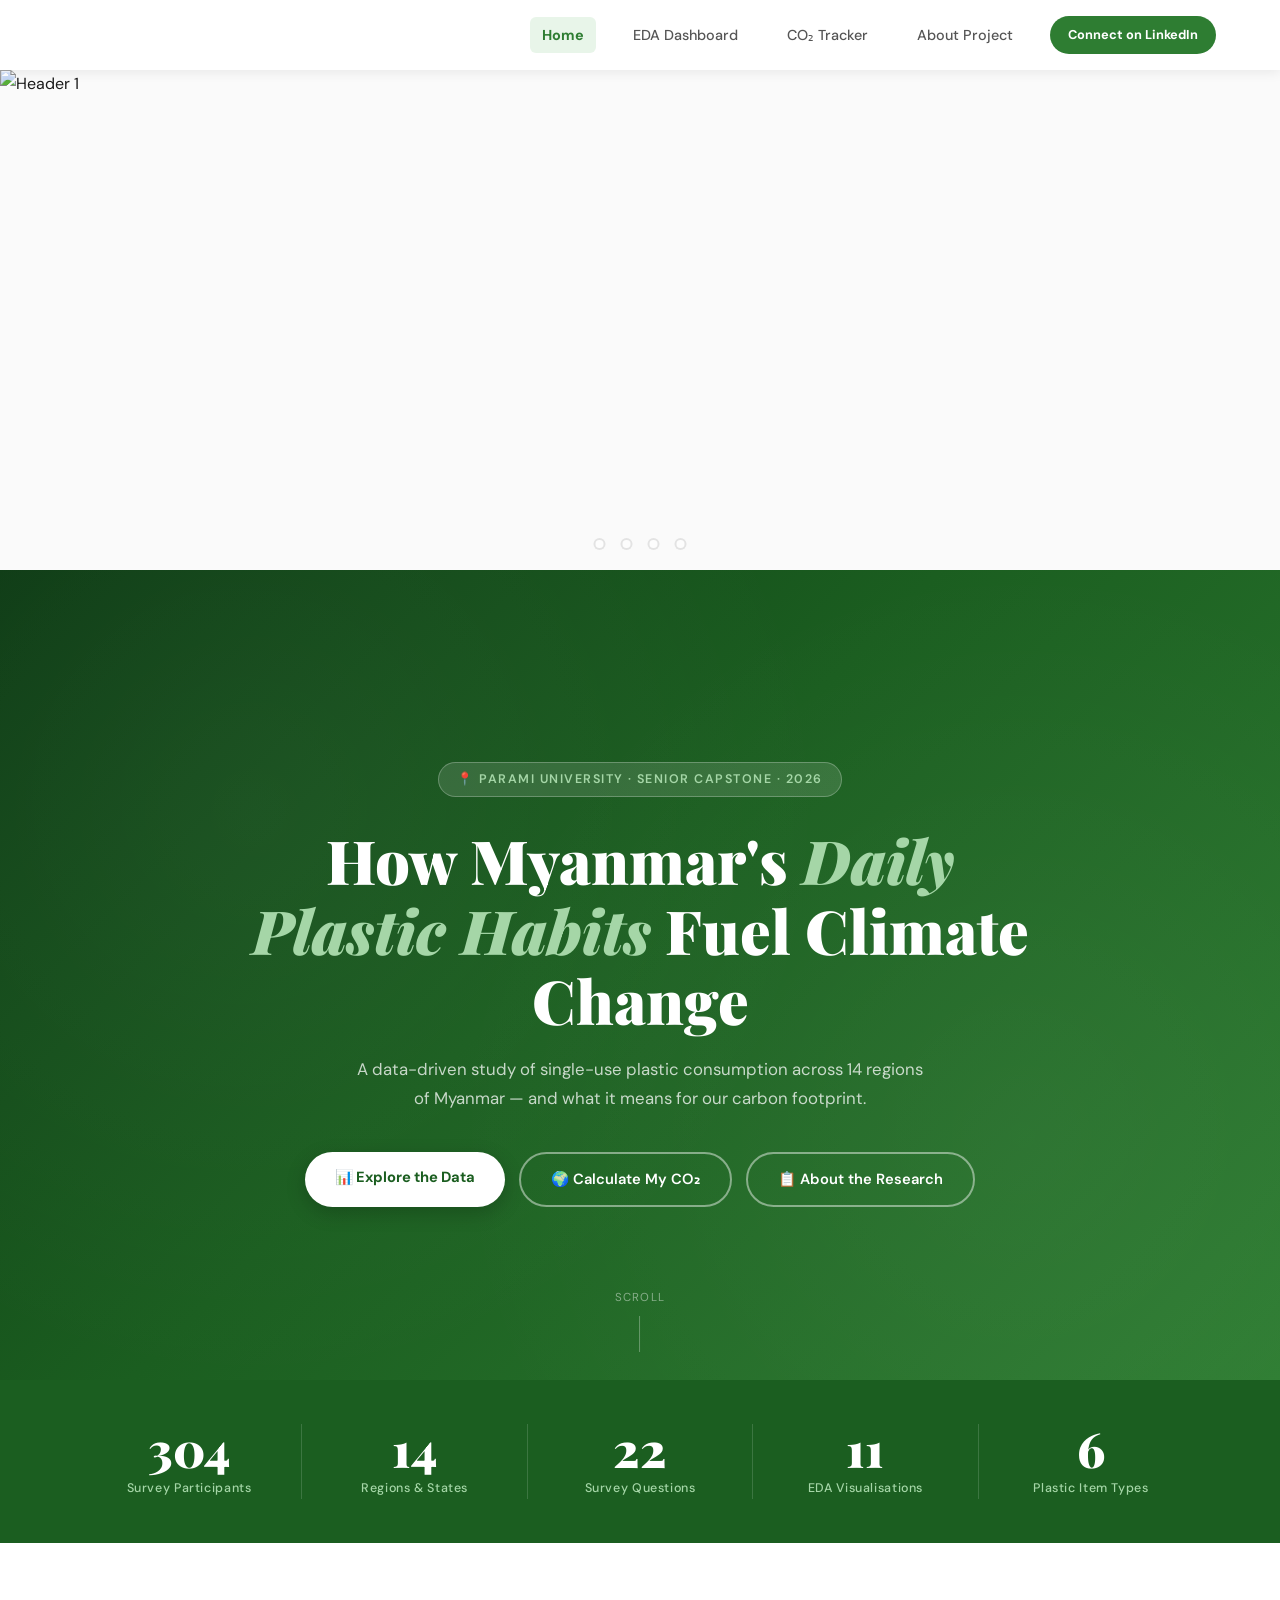
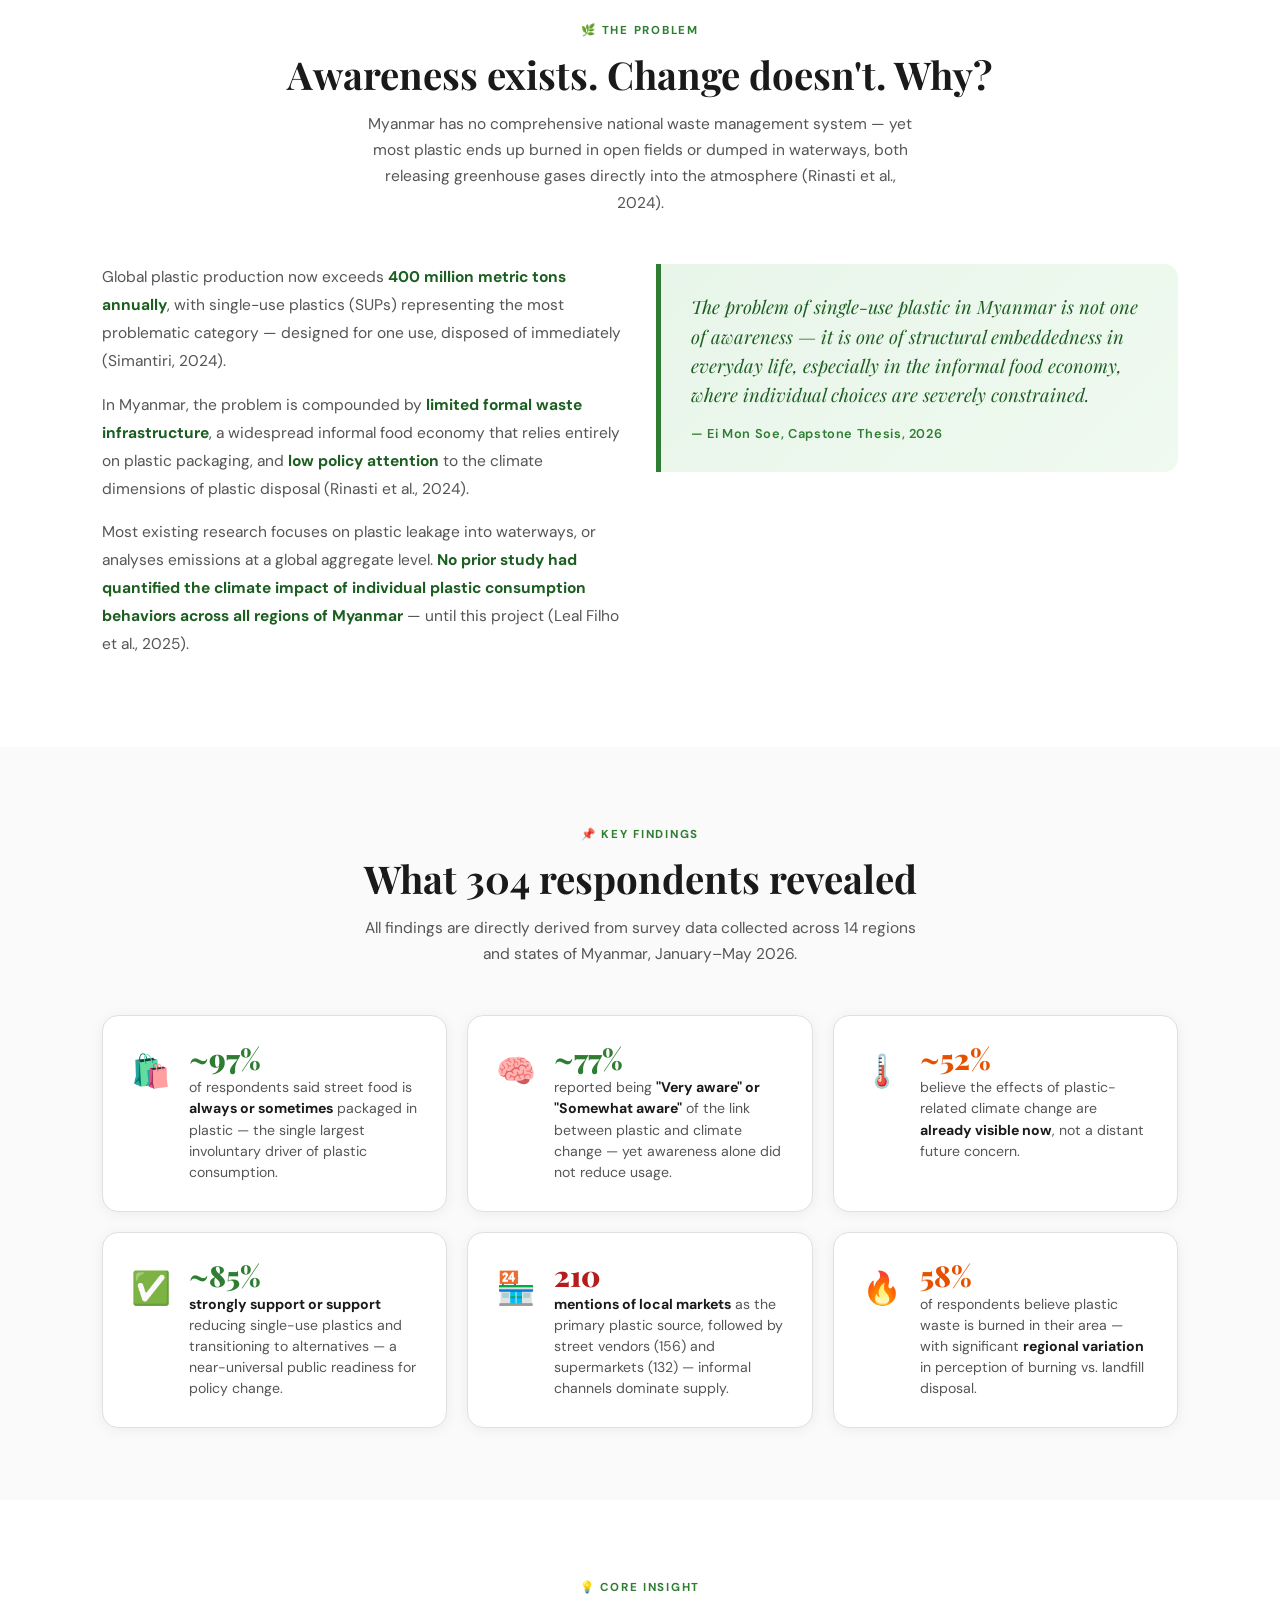
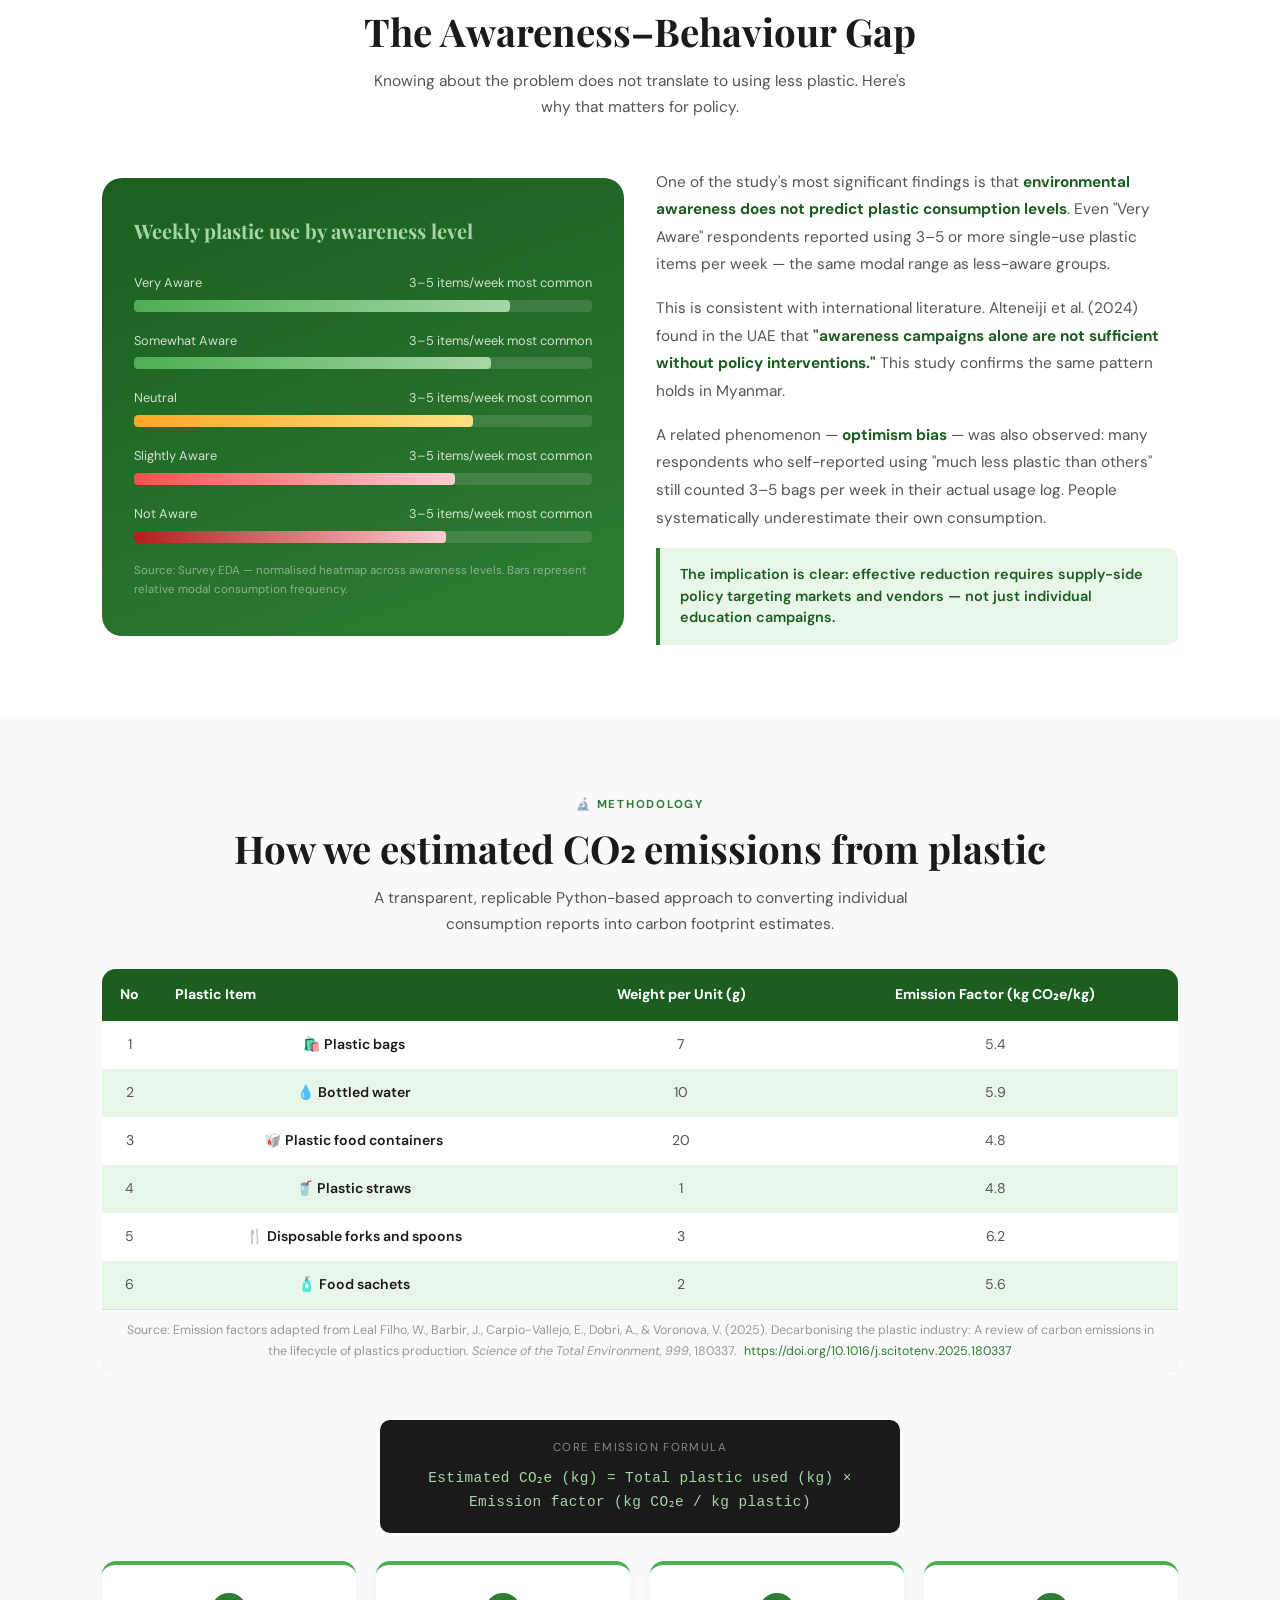
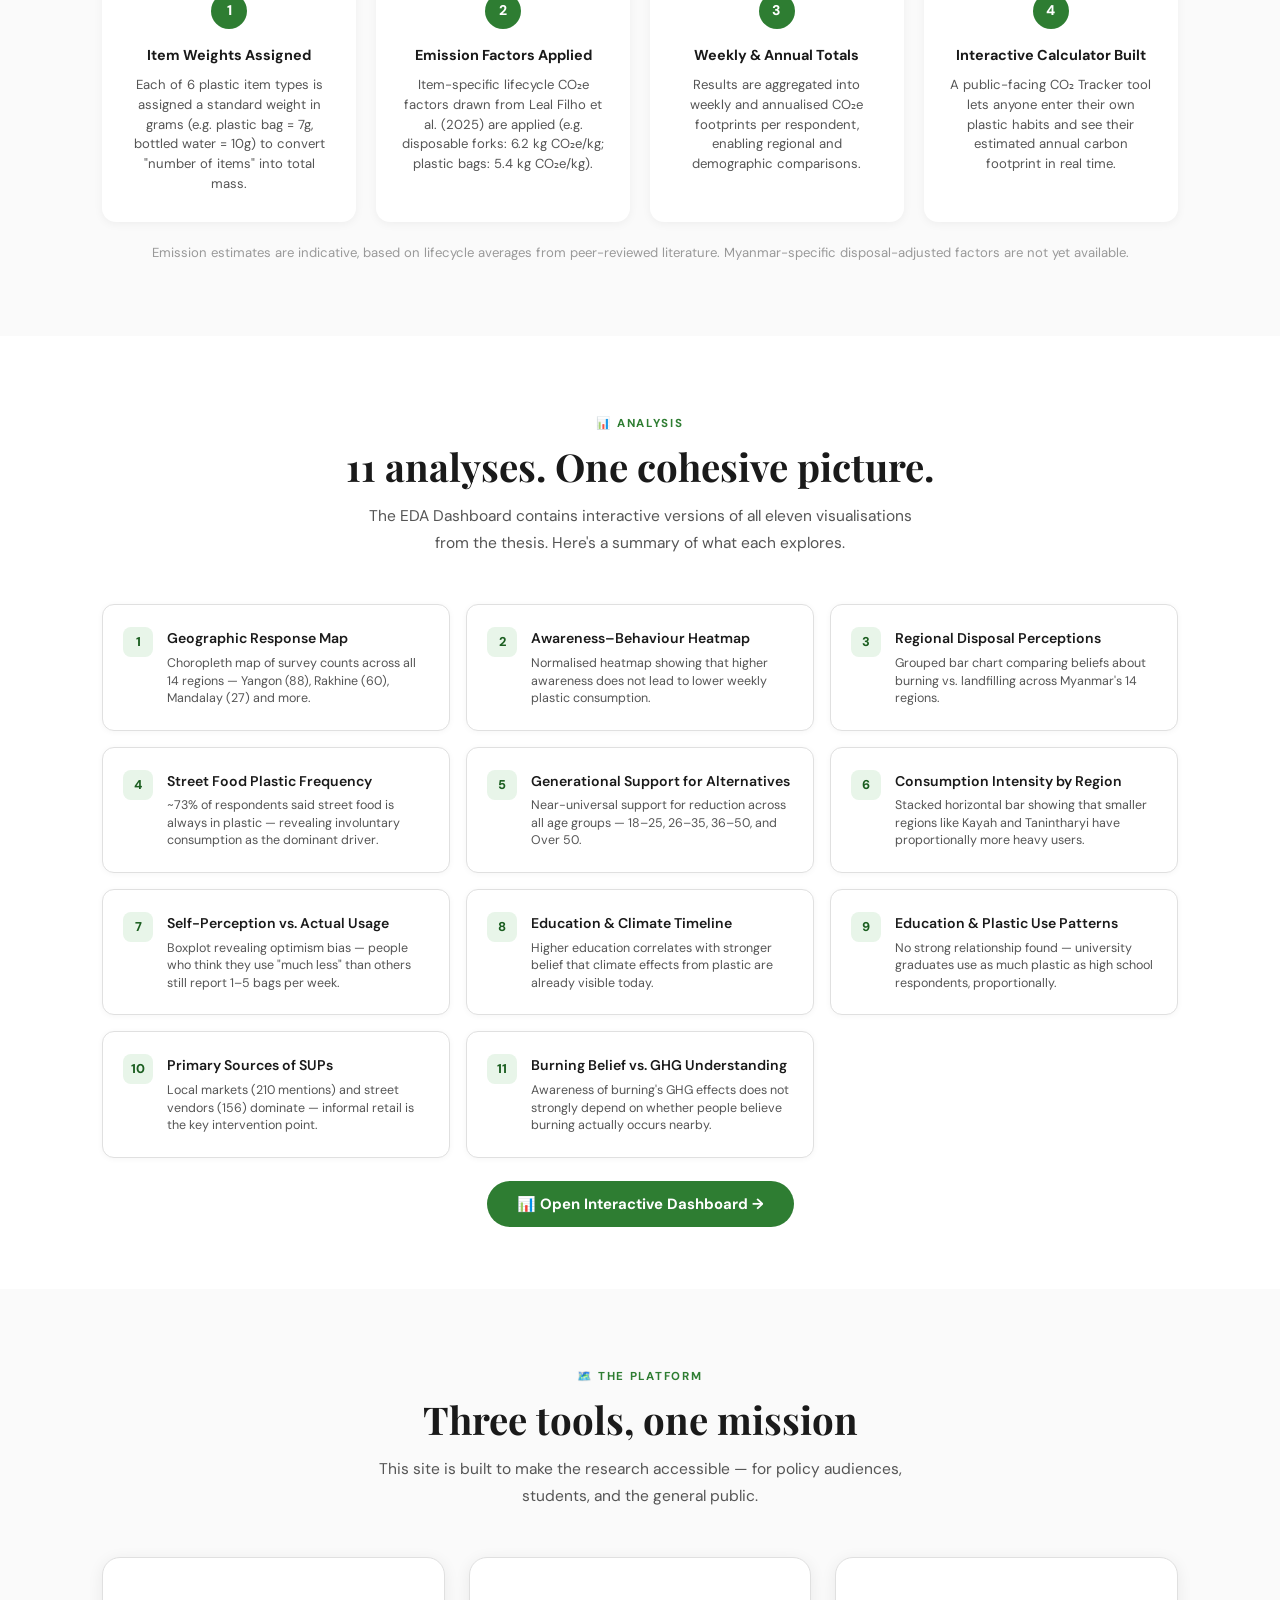
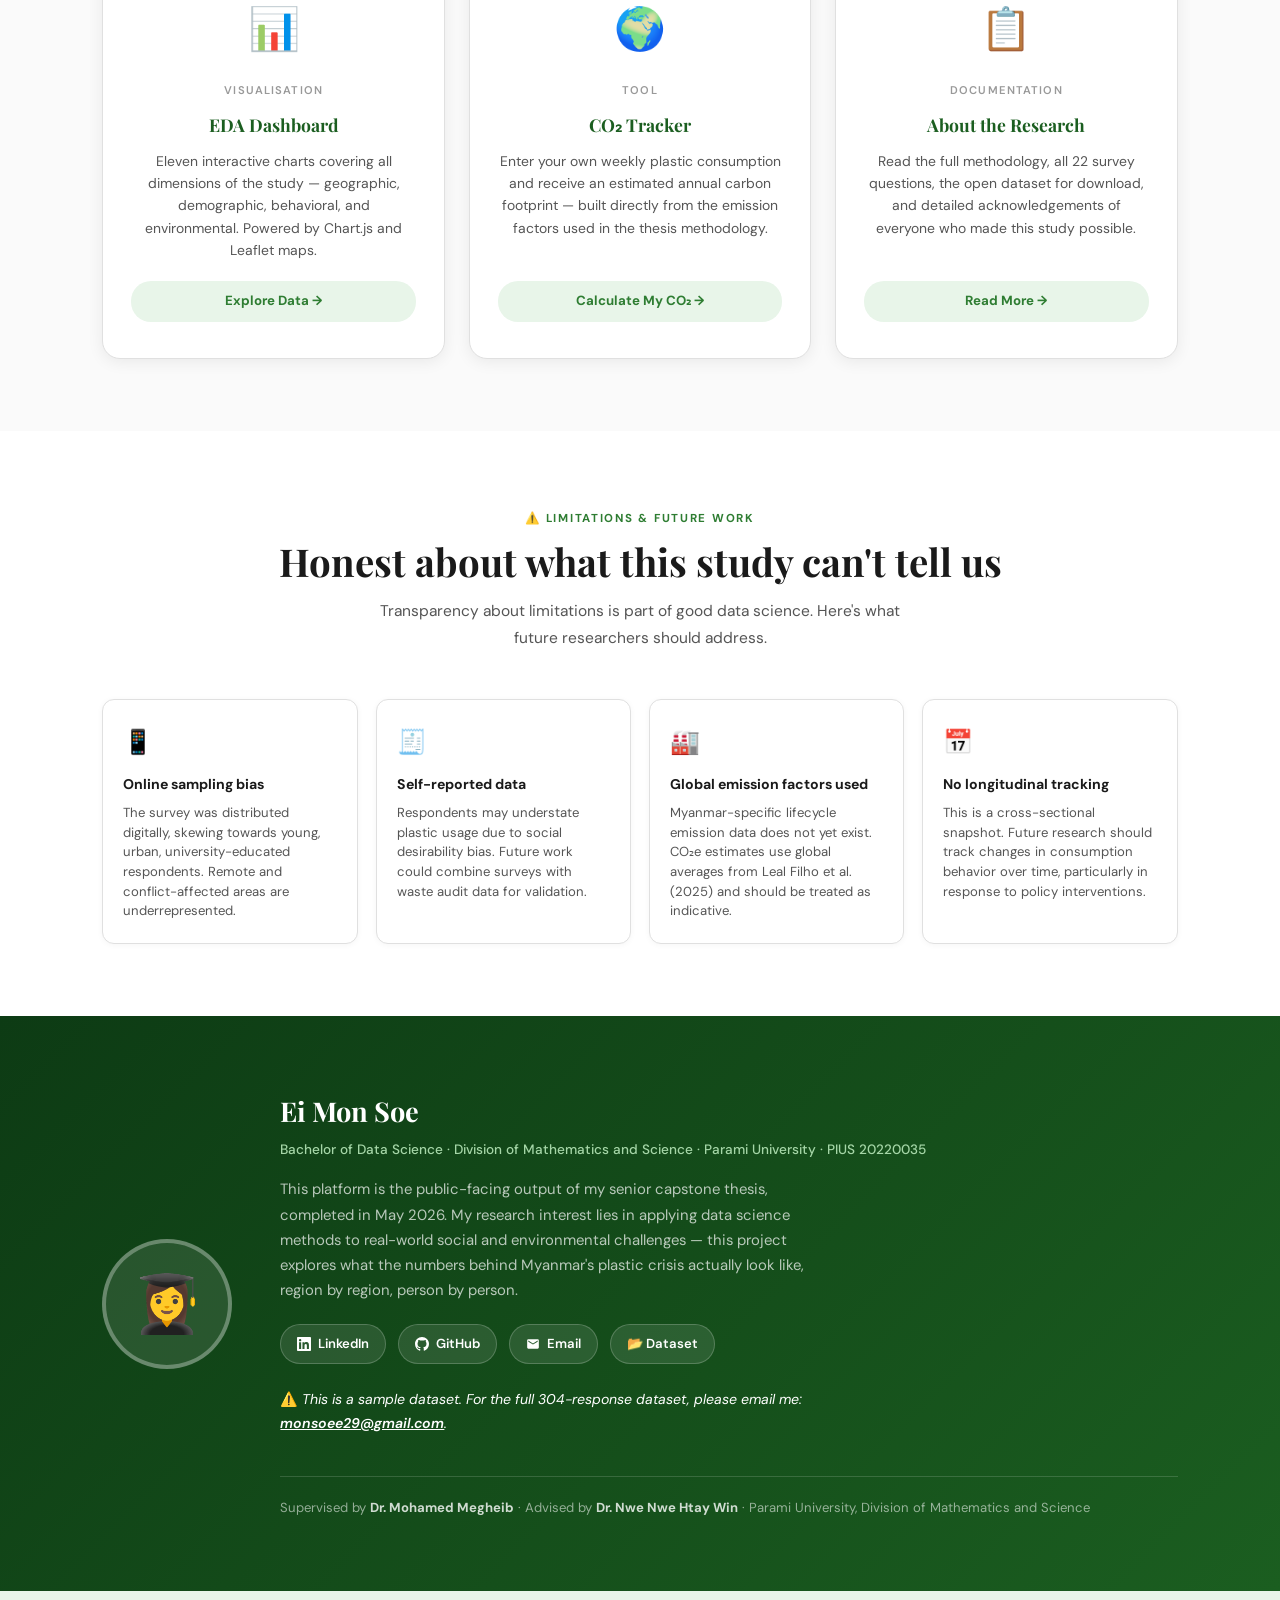
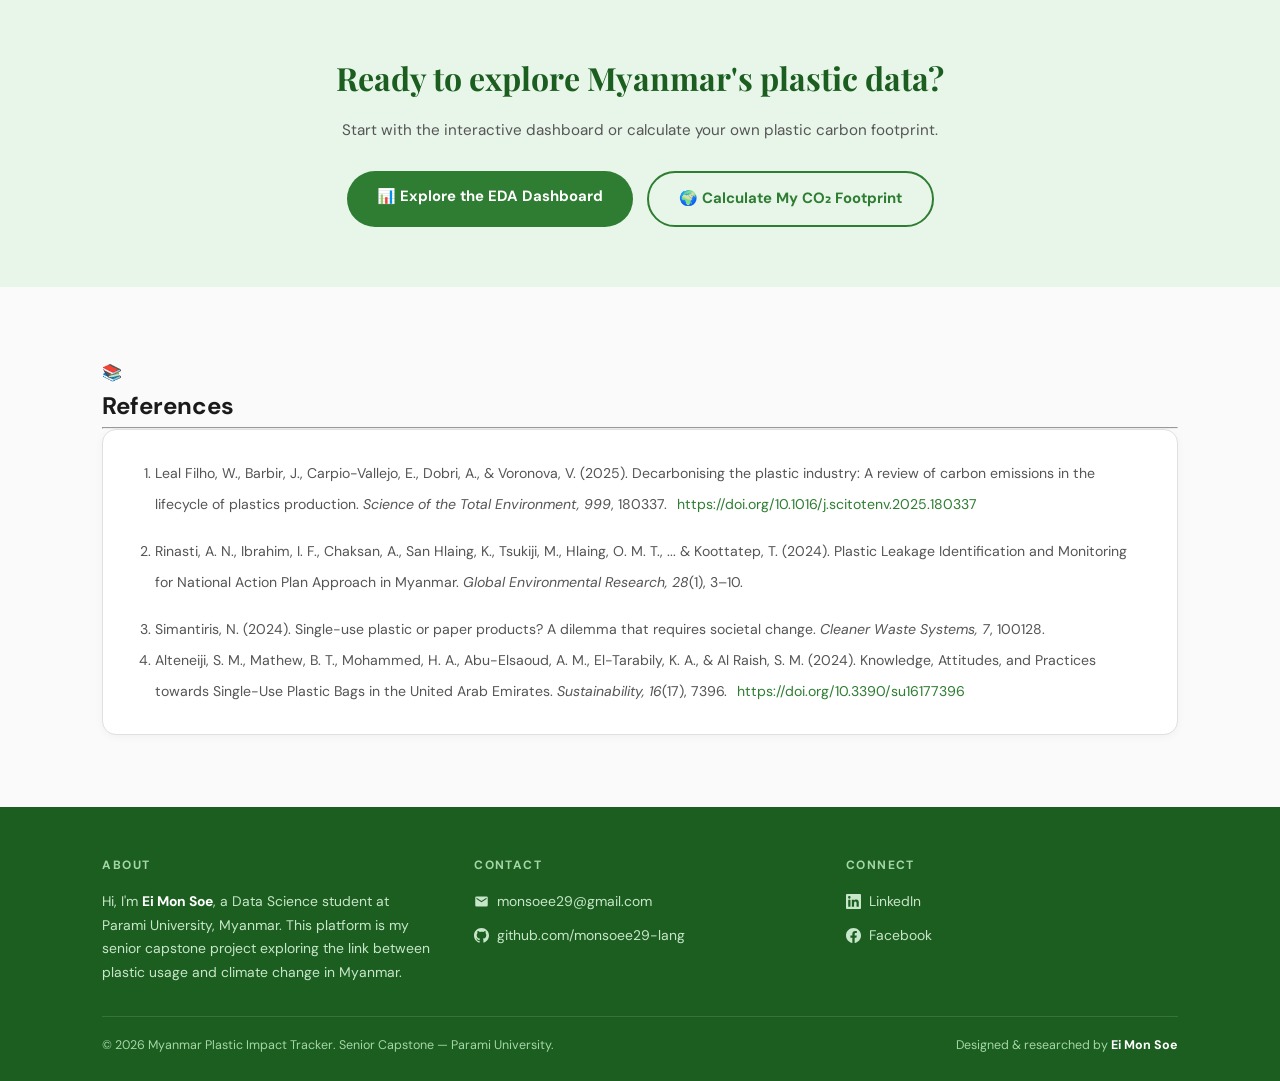
==== index.html @ 20f519f1 "Add files via upload" ====
<!DOCTYPE html>
<html lang="en">
<head>
    <meta charset="UTF-8">
    <meta name="viewport" content="width=device-width, initial-scale=1.0">
    <title>Myanmar Plastic Impact Tracker</title>
    <link rel="preconnect" href="https://fonts.googleapis.com">
    <link rel="preconnect" href="https://fonts.gstatic.com" crossorigin>
    <link href="https://fonts.googleapis.com/css2?family=Playfair+Display:ital,wght@0,700;0,900;1,700&family=DM+Sans:wght@300;400;500;600&display=swap" rel="stylesheet">
    <style>
        *, *::before, *::after { box-sizing: border-box; margin: 0; padding: 0; }

        :root {
            --green-deep:  #1B5E20;
            --green-mid:   #2E7D32;
            --green-light: #4CAF50;
            --green-pale:  #E8F5E9;
            --accent:      #F9A825;
            --accent-red:  #B71C1C;
            --ink:         #1a1a1a;
            --muted:       #555;
            --rule:        #e0e0e0;
            --card-bg:     #ffffff;
            --page-bg:     #FAFAFA;
        }

        body {
            font-family: 'DM Sans', sans-serif;
            background: var(--page-bg);
            color: var(--ink);
            line-height: 1.7;
            overflow-x: hidden;
        }

        /* ── NAV ── */
        header {
            background: rgba(255,255,255,0.97);
            padding: 1rem 5%;
            display: flex;
            justify-content: flex-end;
            align-items: center;
            box-shadow: 0 2px 12px rgba(0,0,0,0.08);
            position: sticky;
            top: 0;
            z-index: 1000;
            backdrop-filter: blur(8px);
        }
        nav { display: flex; gap: 25px; align-items: center; }
        nav a { text-decoration: none; color: #555; font-weight: 500; font-size: 0.9rem; transition: all .2s; }
        nav a.nav-link { padding: 6px 12px; border-radius: 6px; }
        nav a.nav-link:hover { background: var(--green-pale); color: var(--green-mid); }
        nav a.nav-link.active { background: var(--green-pale); color: var(--green-mid); font-weight: 700; }
        .connect-btn { background: var(--green-mid); color: white !important; padding: 8px 18px; border-radius: 20px; font-size: 0.8rem; font-weight: 700 !important; transition: background .2s, transform .15s; }
        .connect-btn:hover { background: var(--green-deep); transform: translateY(-1px); }

        /* ── HERO ── */
        .hero {
            background: linear-gradient(135deg, #0d3b14 0%, #1B5E20 45%, #2E7D32 100%);
            min-height: 90vh;
            display: flex;
            flex-direction: column;
            justify-content: center;
            align-items: center;
            text-align: center;
            padding: 80px 8% 60px;
            position: relative;
            overflow: hidden;
        }
        .hero::before {
            content: '';
            position: absolute; inset: 0;
            background-image: radial-gradient(circle at 20% 30%, rgba(255,255,255,0.04) 0%, transparent 50%),
                              radial-gradient(circle at 80% 70%, rgba(255,255,255,0.04) 0%, transparent 50%);
        }
        .hero-badge {
            display: inline-block;
            background: rgba(255,255,255,0.12);
            border: 1px solid rgba(255,255,255,0.25);
            color: #A5D6A7;
            font-size: 0.78rem;
            font-weight: 600;
            letter-spacing: 0.12em;
            text-transform: uppercase;
            padding: 6px 18px;
            border-radius: 20px;
            margin-bottom: 28px;
            position: relative; z-index: 1;
        }
        .hero h1 {
            font-family: 'Playfair Display', serif;
            font-size: clamp(2.2rem, 5vw, 3.8rem);
            font-weight: 900;
            color: #fff;
            line-height: 1.15;
            max-width: 820px;
            margin-bottom: 20px;
            position: relative; z-index: 1;
        }
        .hero h1 em {
            font-style: italic;
            color: #A5D6A7;
        }
        .hero-sub {
            font-size: 1.05rem;
            color: rgba(255,255,255,0.75);
            max-width: 580px;
            margin-bottom: 40px;
            position: relative; z-index: 1;
        }
        .hero-ctas {
            display: flex; gap: 14px; flex-wrap: wrap; justify-content: center;
            position: relative; z-index: 1;
        }
        .btn-primary {
            background: #fff;
            color: var(--green-deep);
            padding: 13px 30px;
            border-radius: 30px;
            font-weight: 700;
            font-size: 0.92rem;
            text-decoration: none;
            transition: transform .2s, box-shadow .2s;
            box-shadow: 0 6px 20px rgba(0,0,0,0.2);
        }
        .btn-primary:hover { transform: translateY(-2px); box-shadow: 0 10px 28px rgba(0,0,0,0.25); }
        .btn-outline {
            background: transparent;
            color: #fff;
            padding: 13px 30px;
            border-radius: 30px;
            font-weight: 600;
            font-size: 0.92rem;
            text-decoration: none;
            border: 2px solid rgba(255,255,255,0.45);
            transition: all .2s;
        }
        .btn-outline:hover { background: rgba(255,255,255,0.1); border-color: rgba(255,255,255,0.8); }
        .hero-scroll {
            position: absolute;
            bottom: 28px;
            left: 50%;
            transform: translateX(-50%);
            display: flex; flex-direction: column; align-items: center;
            color: rgba(255,255,255,0.45);
            font-size: 0.72rem;
            letter-spacing: 0.1em;
            text-transform: uppercase;
            z-index: 1;
            animation: bounce 2s infinite;
        }
        .hero-scroll::after {
            content: '';
            display: block;
            width: 1px; height: 36px;
            background: rgba(255,255,255,0.3);
            margin-top: 8px;
        }
        @keyframes bounce { 0%,100%{transform:translateX(-50%) translateY(0)} 50%{transform:translateX(-50%) translateY(-6px)} }

        /* ── STATS BAND ── */
        .stats-band {
            background: var(--green-deep);
            padding: 44px 6%;
            display: flex;
            justify-content: center;
            align-items: center;
            gap: 0;
            flex-wrap: wrap;
        }
        .stat-item {
            text-align: center;
            padding: 0 40px;
            border-right: 1px solid rgba(255,255,255,0.15);
            flex: 1;
            min-width: 140px;
        }
        .stat-item:last-child { border-right: none; }
        .stat-num {
            font-family: 'Playfair Display', serif;
            font-size: 3rem;
            font-weight: 900;
            color: #fff;
            line-height: 1;
        }
        .stat-label {
            font-size: 0.78rem;
            color: #A5D6A7;
            margin-top: 6px;
            letter-spacing: 0.05em;
            font-weight: 500;
        }

        /* ── SECTION WRAPPER ── */
        .section { padding: 72px 8%; }
        .section-alt { background: #fff; }
        .section-header {
            text-align: center;
            margin-bottom: 48px;
        }
        .section-label-tag {
            display: inline-block;
            font-size: 0.72rem;
            font-weight: 700;
            letter-spacing: 0.15em;
            text-transform: uppercase;
            color: var(--green-mid);
            margin-bottom: 10px;
        }
        .section-header h2 {
            font-family: 'Playfair Display', serif;
            font-size: clamp(1.7rem, 3vw, 2.4rem);
            color: var(--ink);
            line-height: 1.2;
            margin-bottom: 14px;
        }
        .section-header p {
            font-size: 0.97rem;
            color: var(--muted);
            max-width: 560px;
            margin: 0 auto;
        }

        /* ── PROBLEM SECTION ── */
        .problem-layout {
            display: grid;
            grid-template-columns: 1fr 1fr;
            gap: 32px;
            align-items: start;
        }
        .problem-text p {
            font-size: 0.97rem;
            color: var(--muted);
            margin-bottom: 16px;
            line-height: 1.8;
        }
        .problem-text strong { color: var(--green-deep); }
        .problem-quote {
            background: linear-gradient(135deg, var(--green-pale) 0%, #f0faf0 100%);
            border-left: 5px solid var(--green-mid);
            border-radius: 0 14px 14px 0;
            padding: 28px 30px;
            font-family: 'Playfair Display', serif;
            font-size: 1.15rem;
            font-style: italic;
            color: var(--green-deep);
            line-height: 1.6;
            position: relative;
        }
        .problem-quote::before {
            content: '"';
            font-size: 5rem;
            color: var(--green-pale);
            position: absolute;
            top: -10px; left: 12px;
            line-height: 1;
            font-style: normal;
        }
        .problem-quote cite {
            display: block;
            font-family: 'DM Sans', sans-serif;
            font-style: normal;
            font-size: 0.8rem;
            color: var(--green-mid);
            margin-top: 14px;
            font-weight: 600;
            letter-spacing: 0.05em;
        }

        /* ── KEY FINDINGS ── */
        .findings-grid {
            display: grid;
            grid-template-columns: repeat(auto-fit, minmax(300px, 1fr));
            gap: 20px;
        }
        .finding-card {
            background: var(--card-bg);
            border-radius: 16px;
            padding: 28px;
            box-shadow: 0 2px 14px rgba(0,0,0,0.06);
            border: 1px solid var(--rule);
            display: flex;
            gap: 18px;
            align-items: flex-start;
            transition: transform .2s, box-shadow .2s;
        }
        .finding-card:hover { transform: translateY(-3px); box-shadow: 0 8px 24px rgba(0,0,0,0.1); }
        .finding-icon { font-size: 2rem; flex-shrink: 0; }
        .finding-pct {
            font-family: 'Playfair Display', serif;
            font-size: 1.8rem;
            font-weight: 900;
            line-height: 1;
            margin-bottom: 4px;
        }
        .finding-pct.green { color: var(--green-mid); }
        .finding-pct.amber { color: #E65100; }
        .finding-pct.red   { color: var(--accent-red); }
        .finding-card p {
            font-size: 0.88rem;
            color: var(--muted);
            line-height: 1.5;
            margin: 0;
        }
        .finding-card p strong { color: var(--ink); }

        /* ── CO2e METHODOLOGY ── */
        .methodology-steps {
            display: grid;
            grid-template-columns: repeat(auto-fit, minmax(220px, 1fr));
            gap: 20px;
            margin-top: 12px;
        }
        .method-step {
            background: var(--card-bg);
            border-radius: 14px;
            padding: 28px 24px;
            text-align: center;
            box-shadow: 0 2px 10px rgba(0,0,0,0.05);
            border-top: 4px solid var(--green-light);
            transition: transform .2s;
        }
        .method-step:hover { transform: translateY(-2px); }
        .step-num {
            width: 36px; height: 36px;
            border-radius: 50%;
            background: var(--green-mid);
            color: #fff;
            font-weight: 800;
            font-size: 0.88rem;
            display: flex; align-items: center; justify-content: center;
            margin: 0 auto 14px;
        }
        .method-step h4 {
            font-size: 0.9rem;
            font-weight: 700;
            color: var(--ink);
            margin-bottom: 8px;
        }
        .method-step p { font-size: 0.82rem; color: var(--muted); line-height: 1.5; }
        .formula-box {
            background: #1a1a1a;
            color: #A5D6A7;
            border-radius: 10px;
            padding: 18px 24px;
            font-family: 'Courier New', monospace;
            font-size: 0.9rem;
            text-align: center;
            margin: 28px auto;
            max-width: 520px;
            letter-spacing: 0.03em;
        }
        .formula-box .formula-label {
            font-family: 'DM Sans', sans-serif;
            font-size: 0.72rem;
            color: #888;
            letter-spacing: 0.12em;
            text-transform: uppercase;
            margin-bottom: 8px;
        }

        /* ── EDA PREVIEWS ── */
        .eda-grid {
            display: grid;
            grid-template-columns: repeat(auto-fit, minmax(260px, 1fr));
            gap: 16px;
        }
        .eda-card {
            background: var(--card-bg);
            border-radius: 12px;
            padding: 22px 20px;
            border: 1px solid var(--rule);
            box-shadow: 0 1px 6px rgba(0,0,0,0.04);
            display: flex;
            gap: 14px;
            align-items: flex-start;
            transition: all .2s;
        }
        .eda-card:hover {
            border-color: var(--green-light);
            box-shadow: 0 4px 16px rgba(46,125,50,0.12);
        }
        .eda-num {
            background: var(--green-pale);
            color: var(--green-deep);
            font-weight: 800;
            font-size: 0.8rem;
            min-width: 30px; height: 30px;
            border-radius: 8px;
            display: flex; align-items: center; justify-content: center;
            flex-shrink: 0;
        }
        .eda-card h4 { font-size: 0.88rem; font-weight: 600; color: var(--ink); margin-bottom: 4px; }
        .eda-card p { font-size: 0.78rem; color: var(--muted); line-height: 1.4; margin: 0; }

        /* ── AWARENESS-BEHAVIOUR ── */
        .awareness-layout {
            display: grid;
            grid-template-columns: 1fr 1fr;
            gap: 32px;
            align-items: center;
        }
        .aware-visual {
            background: linear-gradient(160deg, var(--green-deep) 0%, #2E7D32 100%);
            border-radius: 20px;
            padding: 36px 32px;
            color: #fff;
        }
        .aware-visual h3 {
            font-family: 'Playfair Display', serif;
            font-size: 1.25rem;
            margin-bottom: 24px;
            color: #A5D6A7;
        }
        .aware-bar-row {
            margin-bottom: 18px;
        }
        .aware-bar-top {
            display: flex;
            justify-content: space-between;
            font-size: 0.8rem;
            margin-bottom: 6px;
            color: rgba(255,255,255,0.8);
        }
        .aware-bar-track {
            background: rgba(255,255,255,0.12);
            border-radius: 4px;
            height: 12px;
            overflow: hidden;
        }
        .aware-bar-fill {
            height: 100%;
            border-radius: 4px;
        }
        .aware-text p { font-size: 0.96rem; color: var(--muted); margin-bottom: 16px; line-height: 1.8; }
        .aware-text strong { color: var(--green-deep); }
        .callout-box {
            background: var(--green-pale);
            border-left: 4px solid var(--green-mid);
            border-radius: 0 10px 10px 0;
            padding: 16px 20px;
            font-size: 0.9rem;
            color: var(--green-deep);
            font-weight: 600;
            line-height: 1.5;
        }

        /* ── PLATFORM CARDS ── */
        .platform-grid {
            display: grid;
            grid-template-columns: repeat(3, 1fr);
            gap: 24px;
        }
        .platform-card {
            background: var(--card-bg);
            border-radius: 18px;
            padding: 36px 28px;
            text-align: center;
            box-shadow: 0 3px 16px rgba(0,0,0,0.07);
            border: 1px solid var(--rule);
            transition: transform .2s, box-shadow .2s;
            display: flex;
            flex-direction: column;
        }
        .platform-card:hover { transform: translateY(-4px); box-shadow: 0 12px 32px rgba(0,0,0,0.1); }
        .platform-icon {
            font-size: 2.6rem;
            margin-bottom: 16px;
        }
        .platform-card h3 {
            font-family: 'Playfair Display', serif;
            font-size: 1.1rem;
            color: var(--green-deep);
            margin-bottom: 10px;
        }
        .platform-card p {
            font-size: 0.87rem;
            color: var(--muted);
            line-height: 1.6;
            flex: 1;
            margin-bottom: 20px;
        }
        .platform-tag {
            display: block;
            font-size: 0.7rem;
            color: #999;
            text-transform: uppercase;
            letter-spacing: 0.1em;
            margin-bottom: 10px;
            font-weight: 600;
        }
        .card-cta {
            display: inline-block;
            background: var(--green-pale);
            color: var(--green-mid);
            text-decoration: none;
            padding: 9px 20px;
            border-radius: 20px;
            font-size: 0.83rem;
            font-weight: 700;
            transition: background .2s, color .2s;
            margin-top: auto;
        }
        .card-cta:hover { background: var(--green-mid); color: #fff; }

        /* ── LIMITATIONS ── */
        .limitations-grid {
            display: grid;
            grid-template-columns: repeat(auto-fit, minmax(240px, 1fr));
            gap: 18px;
        }
        .limit-card {
            background: var(--card-bg);
            border-radius: 12px;
            padding: 22px 20px;
            border: 1px solid var(--rule);
            box-shadow: 0 1px 6px rgba(0,0,0,0.04);
        }
        .limit-card .limit-icon {
            font-size: 1.5rem;
            margin-bottom: 10px;
        }
        .limit-card h4 {
            font-size: 0.88rem;
            font-weight: 700;
            color: var(--ink);
            margin-bottom: 6px;
        }
        .limit-card p { font-size: 0.82rem; color: var(--muted); line-height: 1.5; margin: 0; }

        /* ── RESEARCHER CARD ── */
        .researcher-section {
            background: linear-gradient(135deg, #0d3b14 0%, #1B5E20 100%);
            padding: 72px 8%;
            display: flex;
            gap: 48px;
            align-items: center;
        }
        .researcher-photo {
            width: 130px; height: 130px;
            border-radius: 50%;
            border: 4px solid rgba(255,255,255,0.3);
            object-fit: cover;
            flex-shrink: 0;
            box-shadow: 0 8px 28px rgba(0,0,0,0.3);
        }
        .researcher-photo-placeholder {
            width: 130px; height: 130px;
            border-radius: 50%;
            border: 4px solid rgba(255,255,255,0.3);
            background: rgba(255,255,255,0.1);
            flex-shrink: 0;
            display: flex; align-items: center; justify-content: center;
            font-size: 3.5rem;
        }
        .researcher-info h3 {
            font-family: 'Playfair Display', serif;
            font-size: 1.7rem;
            color: #fff;
            margin-bottom: 4px;
        }
        .researcher-info .role {
            font-size: 0.85rem;
            color: #A5D6A7;
            margin-bottom: 16px;
            font-weight: 500;
        }
        .researcher-info p {
            font-size: 0.93rem;
            color: rgba(255,255,255,0.7);
            line-height: 1.7;
            max-width: 560px;
            margin-bottom: 20px;
        }
        .researcher-links { display: flex; gap: 12px; flex-wrap: wrap; }
        .researcher-link {
            display: inline-flex;
            align-items: center;
            gap: 7px;
            background: rgba(255,255,255,0.1);
            border: 1px solid rgba(255,255,255,0.2);
            color: #fff;
            text-decoration: none;
            padding: 8px 16px;
            border-radius: 20px;
            font-size: 0.82rem;
            font-weight: 600;
            transition: background .2s;
        }
        .researcher-link:hover { background: rgba(255,255,255,0.2); }
        .researcher-supervisors {
            margin-top: 20px;
            padding-top: 20px;
            border-top: 1px solid rgba(255,255,255,0.15);
            font-size: 0.82rem;
            color: rgba(255,255,255,0.55);
        }
        .researcher-supervisors strong { color: rgba(255,255,255,0.8); }

        /* ── CTA BAND ── */
        .cta-band {
            background: var(--green-pale);
            padding: 60px 8%;
            text-align: center;
        }
        .cta-band h2 {
            font-family: 'Playfair Display', serif;
            font-size: 2rem;
            color: var(--green-deep);
            margin-bottom: 12px;
        }
        .cta-band p { color: var(--muted); font-size: 0.95rem; margin-bottom: 28px; }
        .cta-buttons { display: flex; gap: 14px; justify-content: center; flex-wrap: wrap; }
        .cta-btn-green {
            background: var(--green-mid);
            color: #fff;
            text-decoration: none;
            padding: 13px 30px;
            border-radius: 28px;
            font-weight: 700;
            font-size: 0.93rem;
            transition: all .2s;
        }
        .cta-btn-green:hover { background: var(--green-deep); transform: translateY(-1px); }
        .cta-btn-outline-green {
            background: transparent;
            color: var(--green-mid);
            text-decoration: none;
            padding: 13px 30px;
            border-radius: 28px;
            font-weight: 700;
            font-size: 0.93rem;
            border: 2px solid var(--green-mid);
            transition: all .2s;
        }
        .cta-btn-outline-green:hover { background: var(--green-mid); color: #fff; }

        /* ── FOOTER ── */
        footer {
            background: #1B5E20;
            color: #fff;
            padding: 48px 8% 24px;
        }
        .footer-grid {
            display: flex;
            justify-content: space-between;
            gap: 40px;
            flex-wrap: wrap;
            margin-bottom: 32px;
        }
        .footer-col { flex: 1; min-width: 200px; }
        .footer-col h4 {
            color: #A5D6A7;
            font-size: 0.75rem;
            text-transform: uppercase;
            letter-spacing: 0.12em;
            margin-bottom: 14px;
            font-weight: 700;
        }
        .footer-col p { font-size: 0.87rem; color: #C8E6C9; line-height: 1.7; }
        .footer-link {
            display: flex; align-items: center; gap: 8px;
            color: #C8E6C9; text-decoration: none;
            font-size: 0.87rem; margin-bottom: 10px;
            transition: color .2s;
        }
        .footer-link:hover { color: #fff; }
        .footer-bottom {
            border-top: 1px solid rgba(255,255,255,0.12);
            padding-top: 18px;
            display: flex; justify-content: space-between; align-items: center; flex-wrap: wrap; gap: 10px;
        }
        .footer-bottom p { margin: 0; font-size: 0.78rem; color: #A5D6A7; }

        /* ── RESPONSIVE ── */
        @media (max-width: 768px) {
            .problem-layout, .awareness-layout { grid-template-columns: 1fr; }
            .platform-grid { grid-template-columns: 1fr; }
            .researcher-section { flex-direction: column; text-align: center; }
            .researcher-links { justify-content: center; }
            .stat-item { padding: 16px 20px; border-right: none; border-bottom: 1px solid rgba(255,255,255,0.1); }
            .stat-item:last-child { border-bottom: none; }
        }
        @media (max-width: 500px) {
            .hero h1 { font-size: 1.9rem; }
        }
    </style>
</head>
<body>

    <!-- NAV -->
    <header>
        <nav>
            <a href="index.html"     class="nav-link active">Home</a>
            <a href="dashboard.html" class="nav-link">EDA Dashboard</a>
            <a href="tracker.html"   class="nav-link">CO₂ Tracker</a>
            <a href="research.html"  class="nav-link">About Project</a>
            <a href="https://www.linkedin.com/in/ei-mon-soe-6aa022257/" class="connect-btn">Connect on LinkedIn</a>
        </nav>
    </header>

    <!-- SLIDER -->
<div class="slider-container" style="position:relative;width:100%;height:500px;overflow:hidden;">
    <div class="slides" id="slide-track" style="display:flex;width:400%;height:100%;transition:transform 0.6s cubic-bezier(0.4,0,0.2,1);">
        <img src="images/header1.png" class="slide" alt="Header 1" style="width:25%;height:100%;object-fit:cover;">
        <img src="images/header2.png" class="slide" alt="Header 2" style="width:25%;height:100%;object-fit:cover;">
        <img src="images/header3.png" class="slide" alt="Header 3" style="width:25%;height:100%;object-fit:cover;">
        <img src="images/header4.png" class="slide" alt="Header 4" style="width:25%;height:100%;object-fit:cover;">
    </div>

    <div class="dots-container" style="position:absolute;bottom:20px;left:50%;transform:translateX(-50%);display:flex;gap:15px;z-index:10;">
        <div class="dot active" onclick="currentSlide(0)" style="width:12px;height:12px;background:rgba(255,255,255,0.5);border-radius:50%;cursor:pointer;border:2px solid rgba(0,0,0,0.1);transition:all 0.3s ease;"></div>
        <div class="dot" onclick="currentSlide(1)" style="width:12px;height:12px;background:rgba(255,255,255,0.5);border-radius:50%;cursor:pointer;border:2px solid rgba(0,0,0,0.1);transition:all 0.3s ease;"></div>
        <div class="dot" onclick="currentSlide(2)" style="width:12px;height:12px;background:rgba(255,255,255,0.5);border-radius:50%;cursor:pointer;border:2px solid rgba(0,0,0,0.1);transition:all 0.3s ease;"></div>
        <div class="dot" onclick="currentSlide(3)" style="width:12px;height:12px;background:rgba(255,255,255,0.5);border-radius:50%;cursor:pointer;border:2px solid rgba(0,0,0,0.1);transition:all 0.3s ease;"></div>
    </div>
</div>

<script>
    let currentIndex = 0;
    const track = document.getElementById('slide-track');
    const dots = document.querySelectorAll('.dot');
    const totalSlides = 4;

    function updateSlider(index) {
        currentIndex = index;
        track.style.transform = `translateX(${currentIndex * -25}%)`;
        dots.forEach(dot => dot.classList.remove('active'));
        dots[currentIndex].style.background = '#2E7D32';
        dots[currentIndex].style.transform = 'scale(1.3)';
        dots[currentIndex].style.borderColor = 'white';
        dots.forEach((dot, i) => {
            if (i !== currentIndex) {
                dot.style.background = 'rgba(255,255,255,0.5)';
                dot.style.transform = 'scale(1)';
                dot.style.borderColor = 'rgba(0,0,0,0.1)';
            }
        });
    }

    function currentSlide(index) {
        updateSlider(index);
        resetTimer();
    }

    function autoMove() {
        currentIndex = (currentIndex + 1) % totalSlides;
        updateSlider(currentIndex);
    }

    let slideInterval = setInterval(autoMove, 4000);

    function resetTimer() {
        clearInterval(slideInterval);
        slideInterval = setInterval(autoMove, 4000);
    }
</script>

    <!-- HERO -->
    <section class="hero">
        <span class="hero-badge">📍 Parami University · Senior Capstone · 2026</span>
        <h1>How Myanmar's <em>Daily Plastic Habits</em> Fuel Climate Change</h1>
        <p class="hero-sub">A data-driven study of single-use plastic consumption across 14 regions of Myanmar — and what it means for our carbon footprint.</p>
        <div class="hero-ctas">
            <a href="dashboard.html" class="btn-primary">📊 Explore the Data</a>
            <a href="tracker.html"   class="btn-outline">🌍 Calculate My CO₂</a>
            <a href="research.html"  class="btn-outline">📋 About the Research</a>
        </div>
        <div class="hero-scroll">Scroll</div>
    </section>

    <!-- STATS BAND -->
    <div class="stats-band">
        <div class="stat-item">
            <div class="stat-num">304</div>
            <div class="stat-label">Survey Participants</div>
        </div>
        <div class="stat-item">
            <div class="stat-num">14</div>
            <div class="stat-label">Regions & States</div>
        </div>
        <div class="stat-item">
            <div class="stat-num">22</div>
            <div class="stat-label">Survey Questions</div>
        </div>
        <div class="stat-item">
            <div class="stat-num">11</div>
            <div class="stat-label">EDA Visualisations</div>
        </div>
        <div class="stat-item">
            <div class="stat-num">6</div>
            <div class="stat-label">Plastic Item Types</div>
        </div>
    </div>

    <!-- PROBLEM STATEMENT -->
    <section class="section section-alt">
        <div class="section-header">
            <span class="section-label-tag">🌿 The Problem</span>
            <h2>Awareness exists. Change doesn't. Why?</h2>
            <p>Myanmar has no comprehensive national waste management system — yet most plastic ends up burned in open fields or dumped in waterways, both releasing greenhouse gases directly into the atmosphere (Rinasti et al., 2024).</p>
        </div>
        <div class="problem-layout">
            <div class="problem-text">
                <p>Global plastic production now exceeds <strong>400 million metric tons annually</strong>, with single-use plastics (SUPs) representing the most problematic category — designed for one use, disposed of immediately (Simantiri, 2024).</p>
                <p>In Myanmar, the problem is compounded by <strong>limited formal waste infrastructure</strong>, a widespread informal food economy that relies entirely on plastic packaging, and <strong>low policy attention</strong> to the climate dimensions of plastic disposal (Rinasti et al., 2024).</p>
                <p>Most existing research focuses on plastic leakage into waterways, or analyses emissions at a global aggregate level. <strong>No prior study had quantified the climate impact of individual plastic consumption behaviors across all regions of Myanmar</strong> — until this project (Leal Filho et al., 2025).</p>
            </div>
            <div class="problem-quote">
                The problem of single-use plastic in Myanmar is not one of awareness — it is one of structural embeddedness in everyday life, especially in the informal food economy, where individual choices are severely constrained.
                <cite>— Ei Mon Soe, Capstone Thesis, 2026</cite>
            </div>
        </div>
    </section>

    <!-- KEY FINDINGS -->
    <section class="section">
        <div class="section-header">
            <span class="section-label-tag">📌 Key Findings</span>
            <h2>What 304 respondents revealed</h2>
            <p>All findings are directly derived from survey data collected across 14 regions and states of Myanmar, January–May 2026.</p>
        </div>
        <div class="findings-grid">
            <div class="finding-card">
                <div class="finding-icon">🛍️</div>
                <div>
                    <div class="finding-pct green">~97%</div>
                    <p>of respondents said street food is <strong>always or sometimes</strong> packaged in plastic — the single largest involuntary driver of plastic consumption.</p>
                </div>
            </div>
            <div class="finding-card">
                <div class="finding-icon">🧠</div>
                <div>
                    <div class="finding-pct green">~77%</div>
                    <p>reported being <strong>"Very aware" or "Somewhat aware"</strong> of the link between plastic and climate change — yet awareness alone did not reduce usage.</p>
                </div>
            </div>
            <div class="finding-card">
                <div class="finding-icon">🌡️</div>
                <div>
                    <div class="finding-pct amber">~52%</div>
                    <p>believe the effects of plastic-related climate change are <strong>already visible now</strong>, not a distant future concern.</p>
                </div>
            </div>
            <div class="finding-card">
                <div class="finding-icon">✅</div>
                <div>
                    <div class="finding-pct green">~85%</div>
                    <p><strong>strongly support or support</strong> reducing single-use plastics and transitioning to alternatives — a near-universal public readiness for policy change.</p>
                </div>
            </div>
            <div class="finding-card">
                <div class="finding-icon">🏪</div>
                <div>
                    <div class="finding-pct red">210</div>
                    <p><strong>mentions of local markets</strong> as the primary plastic source, followed by street vendors (156) and supermarkets (132) — informal channels dominate supply.</p>
                </div>
            </div>
            <div class="finding-card">
                <div class="finding-icon">🔥</div>
                <div>
                    <div class="finding-pct amber">58%</div>
                    <p>of respondents believe plastic waste is burned in their area — with significant <strong>regional variation</strong> in perception of burning vs. landfill disposal.</p>
                </div>
            </div>
        </div>
    </section>

    <!-- AWARENESS-BEHAVIOUR GAP -->
    <section class="section section-alt">
        <div class="section-header">
            <span class="section-label-tag">💡 Core Insight</span>
            <h2>The Awareness–Behaviour Gap</h2>
            <p>Knowing about the problem does not translate to using less plastic. Here's why that matters for policy.</p>
        </div>
        <div class="awareness-layout">
            <div class="aware-visual">
                <h3>Weekly plastic use by awareness level</h3>

                <div class="aware-bar-row">
                    <div class="aware-bar-top"><span>Very Aware</span><span>3–5 items/week most common</span></div>
                    <div class="aware-bar-track"><div class="aware-bar-fill" style="width:82%;background:linear-gradient(90deg,#4CAF50,#A5D6A7)"></div></div>
                </div>
                <div class="aware-bar-row">
                    <div class="aware-bar-top"><span>Somewhat Aware</span><span>3–5 items/week most common</span></div>
                    <div class="aware-bar-track"><div class="aware-bar-fill" style="width:78%;background:linear-gradient(90deg,#4CAF50,#A5D6A7)"></div></div>
                </div>
                <div class="aware-bar-row">
                    <div class="aware-bar-top"><span>Neutral</span><span>3–5 items/week most common</span></div>
                    <div class="aware-bar-track"><div class="aware-bar-fill" style="width:74%;background:linear-gradient(90deg,#FFA726,#FFE082)"></div></div>
                </div>
                <div class="aware-bar-row">
                    <div class="aware-bar-top"><span>Slightly Aware</span><span>3–5 items/week most common</span></div>
                    <div class="aware-bar-track"><div class="aware-bar-fill" style="width:70%;background:linear-gradient(90deg,#EF5350,#FFCDD2)"></div></div>
                </div>
                <div class="aware-bar-row">
                    <div class="aware-bar-top"><span>Not Aware</span><span>3–5 items/week most common</span></div>
                    <div class="aware-bar-track"><div class="aware-bar-fill" style="width:68%;background:linear-gradient(90deg,#B71C1C,#FFCDD2)"></div></div>
                </div>
                <p style="font-size:0.72rem;color:rgba(255,255,255,0.45);margin-top:16px;">Source: Survey EDA — normalised heatmap across awareness levels. Bars represent relative modal consumption frequency.</p>
            </div>
            <div class="aware-text">
                <p>One of the study's most significant findings is that <strong>environmental awareness does not predict plastic consumption levels</strong>. Even "Very Aware" respondents reported using 3–5 or more single-use plastic items per week — the same modal range as less-aware groups.</p>
                <p>This is consistent with international literature. Alteneiji et al. (2024) found in the UAE that <strong>"awareness campaigns alone are not sufficient without policy interventions."</strong> This study confirms the same pattern holds in Myanmar.</p>
                <p>A related phenomenon — <strong>optimism bias</strong> — was also observed: many respondents who self-reported using "much less plastic than others" still counted 3–5 bags per week in their actual usage log. People systematically underestimate their own consumption.</p>
                <div class="callout-box">
                    The implication is clear: effective reduction requires supply-side policy targeting markets and vendors — not just individual education campaigns.
                </div>
            </div>
        </div>
    </section>

    <!-- CO2e METHODOLOGY -->
    <section class="section">
        <div class="section-header">
            <span class="section-label-tag">🔬 Methodology</span>
            <h2>How we estimated CO₂ emissions from plastic</h2>
            <p>A transparent, replicable Python-based approach to converting individual consumption reports into carbon footprint estimates.</p>
            <!-- Emission Factors Table -->
<div style="overflow-x: auto; margin: 32px 0;">
    <table style="width: 100%; border-collapse: collapse; font-size: 0.88rem; background: var(--card-bg); border-radius: 14px; overflow: hidden; box-shadow: 0 2px 10px rgba(0,0,0,0.06);">
        
        <!-- Header -->
        <thead>
            <tr style="background: var(--green-deep); color: #fff;">
                <th style="padding: 14px 18px; text-align: center; font-weight: 700; width: 50px;">No</th>
                <th style="padding: 14px 18px; text-align: left; font-weight: 700;">Plastic Item</th>
                <th style="padding: 14px 18px; text-align: center; font-weight: 700;">Weight per Unit (g)</th>
                <th style="padding: 14px 18px; text-align: center; font-weight: 700;">Emission Factor (kg CO₂e/kg)</th>
            </tr>
        </thead>

        <!-- Body -->
        <tbody>
            <tr style="background: #fff;">
                <td style="padding: 12px 18px; text-align: center; color: var(--muted);">1</td>
                <td style="padding: 12px 18px; font-weight: 600; color: var(--ink);">🛍️ Plastic bags</td>
                <td style="padding: 12px 18px; text-align: center; color: var(--muted);">7</td>
                <td style="padding: 12px 18px; text-align: center; color: var(--muted);">5.4</td>
            </tr>
            <tr style="background: var(--green-pale);">
                <td style="padding: 12px 18px; text-align: center; color: var(--muted);">2</td>
                <td style="padding: 12px 18px; font-weight: 600; color: var(--ink);">💧 Bottled water</td>
                <td style="padding: 12px 18px; text-align: center; color: var(--muted);">10</td>
                <td style="padding: 12px 18px; text-align: center; color: var(--muted);">5.9</td>
            </tr>
            <tr style="background: #fff;">
                <td style="padding: 12px 18px; text-align: center; color: var(--muted);">3</td>
                <td style="padding: 12px 18px; font-weight: 600; color: var(--ink);">🥡 Plastic food containers</td>
                <td style="padding: 12px 18px; text-align: center; color: var(--muted);">20</td>
                <td style="padding: 12px 18px; text-align: center; color: var(--muted);">4.8</td>
            </tr>
            <tr style="background: var(--green-pale);">
                <td style="padding: 12px 18px; text-align: center; color: var(--muted);">4</td>
                <td style="padding: 12px 18px; font-weight: 600; color: var(--ink);">🥤 Plastic straws</td>
                <td style="padding: 12px 18px; text-align: center; color: var(--muted);">1</td>
                <td style="padding: 12px 18px; text-align: center; color: var(--muted);">4.8</td>
            </tr>
            <tr style="background: #fff;">
                <td style="padding: 12px 18px; text-align: center; color: var(--muted);">5</td>
                <td style="padding: 12px 18px; font-weight: 600; color: var(--ink);">🍴 Disposable forks and spoons</td>
                <td style="padding: 12px 18px; text-align: center; color: var(--muted);">3</td>
                <td style="padding: 12px 18px; text-align: center; color: var(--muted);">6.2</td>
            </tr>
            <tr style="background: var(--green-pale);">
                <td style="padding: 12px 18px; text-align: center; color: var(--muted);">6</td>
                <td style="padding: 12px 18px; font-weight: 600; color: var(--ink);">🧴 Food sachets</td>
                <td style="padding: 12px 18px; text-align: center; color: var(--muted);">2</td>
                <td style="padding: 12px 18px; text-align: center; color: var(--muted);">5.6</td>
            </tr>
        </tbody>

        <!-- Footer note -->
        <tfoot>
    <tr style="background: #f9f9f9; border-top: 1px solid var(--rule);">
        <td colspan="4" style="padding: 10px 18px; font-size: 0.78rem; color: #999;">
            Source: Emission factors adapted from Leal Filho, W., Barbir, J., Carpio-Vallejo, E., Dobri, A., & Voronova, V. (2025). Decarbonising the plastic industry: A review of carbon emissions in the lifecycle of plastics production. <em>Science of the Total Environment, 999</em>, 180337.
            <a href="https://doi.org/10.1016/j.scitotenv.2025.180337" target="_blank" style="color: var(--green-mid); text-decoration: none; margin-left: 4px;">https://doi.org/10.1016/j.scitotenv.2025.180337</a>
        </td>
    </tr>
</tfoot>

    </table>
</div>
        </div>

        <div class="formula-box">
            <div class="formula-label">Core Emission Formula</div>
            Estimated CO₂e (kg) = Total plastic used (kg) × Emission factor (kg CO₂e / kg plastic)
        </div>

        <div class="methodology-steps">
            <div class="method-step">
                <div class="step-num">1</div>
                <h4>Item Weights Assigned</h4>
                <p>Each of 6 plastic item types is assigned a standard weight in grams (e.g. plastic bag = 7g, bottled water = 10g) to convert "number of items" into total mass.</p>
            </div>
            <div class="method-step">
                <div class="step-num">2</div>
                <h4>Emission Factors Applied</h4>
                <p>Item-specific lifecycle CO₂e factors drawn from Leal Filho et al. (2025) are applied (e.g. disposable forks: 6.2 kg CO₂e/kg; plastic bags: 5.4 kg CO₂e/kg).</p>
            </div>
            <div class="method-step">
                <div class="step-num">3</div>
                <h4>Weekly & Annual Totals</h4>
                <p>Results are aggregated into weekly and annualised CO₂e footprints per respondent, enabling regional and demographic comparisons.</p>
            </div>
            <div class="method-step">
                <div class="step-num">4</div>
                <h4>Interactive Calculator Built</h4>
                <p>A public-facing CO₂ Tracker tool lets anyone enter their own plastic habits and see their estimated annual carbon footprint in real time.</p>
            </div>
        </div>
        <p style="text-align:center;font-size:0.82rem;color:#999;margin-top:20px;">Emission estimates are indicative, based on lifecycle averages from peer-reviewed literature. Myanmar-specific disposal-adjusted factors are not yet available.</p>
    </section>

    <!-- 11 EDA ANALYSES -->
    <section class="section section-alt">
        <div class="section-header">
            <span class="section-label-tag">📊 Analysis</span>
            <h2>11 analyses. One cohesive picture.</h2>
            <p>The EDA Dashboard contains interactive versions of all eleven visualisations from the thesis. Here's a summary of what each explores.</p>
        </div>
        <div class="eda-grid">
            <div class="eda-card">
                <div class="eda-num">1</div>
                <div>
                    <h4>Geographic Response Map</h4>
                    <p>Choropleth map of survey counts across all 14 regions — Yangon (88), Rakhine (60), Mandalay (27) and more.</p>
                </div>
            </div>
            <div class="eda-card">
                <div class="eda-num">2</div>
                <div>
                    <h4>Awareness–Behaviour Heatmap</h4>
                    <p>Normalised heatmap showing that higher awareness does not lead to lower weekly plastic consumption.</p>
                </div>
            </div>
            <div class="eda-card">
                <div class="eda-num">3</div>
                <div>
                    <h4>Regional Disposal Perceptions</h4>
                    <p>Grouped bar chart comparing beliefs about burning vs. landfilling across Myanmar's 14 regions.</p>
                </div>
            </div>
            <div class="eda-card">
                <div class="eda-num">4</div>
                <div>
                    <h4>Street Food Plastic Frequency</h4>
                    <p>~73% of respondents said street food is always in plastic — revealing involuntary consumption as the dominant driver.</p>
                </div>
            </div>
            <div class="eda-card">
                <div class="eda-num">5</div>
                <div>
                    <h4>Generational Support for Alternatives</h4>
                    <p>Near-universal support for reduction across all age groups — 18–25, 26–35, 36–50, and Over 50.</p>
                </div>
            </div>
            <div class="eda-card">
                <div class="eda-num">6</div>
                <div>
                    <h4>Consumption Intensity by Region</h4>
                    <p>Stacked horizontal bar showing that smaller regions like Kayah and Tanintharyi have proportionally more heavy users.</p>
                </div>
            </div>
            <div class="eda-card">
                <div class="eda-num">7</div>
                <div>
                    <h4>Self-Perception vs. Actual Usage</h4>
                    <p>Boxplot revealing optimism bias — people who think they use "much less" than others still report 1–5 bags per week.</p>
                </div>
            </div>
            <div class="eda-card">
                <div class="eda-num">8</div>
                <div>
                    <h4>Education & Climate Timeline</h4>
                    <p>Higher education correlates with stronger belief that climate effects from plastic are already visible today.</p>
                </div>
            </div>
            <div class="eda-card">
                <div class="eda-num">9</div>
                <div>
                    <h4>Education & Plastic Use Patterns</h4>
                    <p>No strong relationship found — university graduates use as much plastic as high school respondents, proportionally.</p>
                </div>
            </div>
            <div class="eda-card">
                <div class="eda-num">10</div>
                <div>
                    <h4>Primary Sources of SUPs</h4>
                    <p>Local markets (210 mentions) and street vendors (156) dominate — informal retail is the key intervention point.</p>
                </div>
            </div>
            <div class="eda-card">
                <div class="eda-num">11</div>
                <div>
                    <h4>Burning Belief vs. GHG Understanding</h4>
                    <p>Awareness of burning's GHG effects does not strongly depend on whether people believe burning actually occurs nearby.</p>
                </div>
            </div>
        </div>
        <div style="text-align:center;margin-top:32px;">
            <a href="dashboard.html" class="cta-btn-green">📊 Open Interactive Dashboard →</a>
        </div>
    </section>

    <!-- PLATFORM GUIDE -->
    <section class="section">
        <div class="section-header">
            <span class="section-label-tag">🗺️ The Platform</span>
            <h2>Three tools, one mission</h2>
            <p>This site is built to make the research accessible — for policy audiences, students, and the general public.</p>
        </div>
        <div class="platform-grid">
            <div class="platform-card">
                <div class="platform-icon">📊</div>
                <span class="platform-tag">Visualisation</span>
                <h3>EDA Dashboard</h3>
                <p>Eleven interactive charts covering all dimensions of the study — geographic, demographic, behavioral, and environmental. Powered by Chart.js and Leaflet maps.</p>
                <a href="dashboard.html" class="card-cta">Explore Data →</a>
            </div>
            <div class="platform-card">
                <div class="platform-icon">🌍</div>
                <span class="platform-tag">Tool</span>
                <h3>CO₂ Tracker</h3>
                <p>Enter your own weekly plastic consumption and receive an estimated annual carbon footprint — built directly from the emission factors used in the thesis methodology.</p>
                <a href="tracker.html" class="card-cta">Calculate My CO₂ →</a>
            </div>
            <div class="platform-card">
                <div class="platform-icon">📋</div>
                <span class="platform-tag">Documentation</span>
                <h3>About the Research</h3>
                <p>Read the full methodology, all 22 survey questions, the open dataset for download, and detailed acknowledgements of everyone who made this study possible.</p>
                <a href="research.html" class="card-cta">Read More →</a>
            </div>
        </div>
    </section>

    <!-- LIMITATIONS & FUTURE WORK -->
    <section class="section section-alt">
        <div class="section-header">
            <span class="section-label-tag">⚠️ Limitations & Future Work</span>
            <h2>Honest about what this study can't tell us</h2>
            <p>Transparency about limitations is part of good data science. Here's what future researchers should address.</p>
        </div>
        <div class="limitations-grid">
            <div class="limit-card">
                <div class="limit-icon">📱</div>
                <h4>Online sampling bias</h4>
                <p>The survey was distributed digitally, skewing towards young, urban, university-educated respondents. Remote and conflict-affected areas are underrepresented.</p>
            </div>
            <div class="limit-card">
                <div class="limit-icon">🧾</div>
                <h4>Self-reported data</h4>
                <p>Respondents may understate plastic usage due to social desirability bias. Future work could combine surveys with waste audit data for validation.</p>
            </div>
            <div class="limit-card">
                <div class="limit-icon">🏭</div>
                <h4>Global emission factors used</h4>
                <p>Myanmar-specific lifecycle emission data does not yet exist. CO₂e estimates use global averages from Leal Filho et al. (2025) and should be treated as indicative.</p>
            </div>
            <div class="limit-card">
                <div class="limit-icon">📅</div>
                <h4>No longitudinal tracking</h4>
                <p>This is a cross-sectional snapshot. Future research should track changes in consumption behavior over time, particularly in response to policy interventions.</p>
            </div>
        </div>
    </section>

    <!-- RESEARCHER -->
    <section class="researcher-section">
        <div class="researcher-photo-placeholder">👩‍🎓</div>
        <div class="researcher-info">
            <h3>Ei Mon Soe</h3>
            <div class="role">Bachelor of Data Science · Division of Mathematics and Science · Parami University · PIUS 20220035</div>
            <p>This platform is the public-facing output of my senior capstone thesis, completed in May 2026. My research interest lies in applying data science methods to real-world social and environmental challenges — this project explores what the numbers behind Myanmar's plastic crisis actually look like, region by region, person by person.</p>
            <div class="researcher-links">
                <a href="https://www.linkedin.com/in/ei-mon-soe-6aa022257/" class="researcher-link" target="_blank">
                    <svg width="14" height="14" fill="currentColor" viewBox="0 0 24 24"><path d="M20.447 20.452h-3.554v-5.569c0-1.328-.027-3.037-1.852-3.037-1.853 0-2.136 1.445-2.136 2.939v5.667H9.351V9h3.414v1.561h.046c.477-.9 1.637-1.85 3.37-1.85 3.601 0 4.267 2.37 4.267 5.455v6.286zM5.337 7.433a2.062 2.062 0 0 1-2.063-2.065 2.064 2.064 0 1 1 2.063 2.065zm1.782 13.019H3.555V9h3.564v11.452zM22.225 0H1.771C.792 0 0 .774 0 1.729v20.542C0 23.227.792 24 1.771 24h20.451C23.2 24 24 23.227 24 22.271V1.729C24 .774 23.2 0 22.222 0h.003z"/></svg>
                    LinkedIn
                </a>
                <a href="https://github.com/monsoee29-lang" class="researcher-link" target="_blank">
                    <svg width="14" height="14" fill="currentColor" viewBox="0 0 24 24"><path d="M12 0C5.37 0 0 5.37 0 12c0 5.3 3.438 9.8 8.205 11.385.6.113.82-.258.82-.577v-2.234c-3.338.726-4.033-1.416-4.033-1.416-.546-1.387-1.333-1.756-1.333-1.756-1.089-.745.083-.729.083-.729 1.205.084 1.839 1.237 1.839 1.237 1.07 1.834 2.807 1.304 3.492.997.107-.775.418-1.305.762-1.604-2.665-.305-5.467-1.334-5.467-5.931 0-1.311.469-2.381 1.236-3.221-.124-.303-.535-1.524.117-3.176 0 0 1.008-.322 3.301 1.23A11.509 11.509 0 0 1 12 5.803c1.02.005 2.047.138 3.006.404 2.291-1.552 3.297-1.23 3.297-1.23.653 1.653.242 2.874.118 3.176.77.84 1.235 1.911 1.235 3.221 0 4.609-2.807 5.624-5.479 5.929.43.372.823 1.102.823 2.222v3.293c0 .319.192.694.801.576C20.566 21.797 24 17.3 24 12c0-6.63-5.37-12-12-12z"/></svg>
                    GitHub
                </a>
                <a href="mailto:monsoee29@gmail.com" class="researcher-link">
                    <svg width="14" height="14" fill="currentColor" viewBox="0 0 24 24"><path d="M20 4H4a2 2 0 0 0-2 2v12a2 2 0 0 0 2 2h16a2 2 0 0 0 2-2V6a2 2 0 0 0-2-2zm0 4-8 5-8-5V6l8 5 8-5v2z"/></svg>
                    Email
                </a>
                <a href="Survey_Dataset_Ei Mon Soe.csv" class="researcher-link" download>
    📂 Dataset
</a>
<p style="font-size: 0.88rem; color: #ffffff; margin-top: 12px;">
    ⚠️ <em>This is a sample dataset. For the full 304-response dataset, please email me:
    <a href="mailto:monsoee29@gmail.com" style="color: #ffffff; font-weight: 600;">monsoee29@gmail.com</a>.</em>
</p>
            </div>
            <div class="researcher-supervisors">
                Supervised by <strong>Dr. Mohamed Megheib</strong> · Advised by <strong>Dr. Nwe Nwe Htay Win</strong> · Parami University, Division of Mathematics and Science
            </div>
        </div>
    </section>

    <!-- FINAL CTA -->
    <div class="cta-band">
        <h2>Ready to explore Myanmar's plastic data?</h2>
        <p>Start with the interactive dashboard or calculate your own plastic carbon footprint.</p>
        <div class="cta-buttons">
            <a href="dashboard.html" class="cta-btn-green">📊 Explore the EDA Dashboard</a>
            <a href="tracker.html"   class="cta-btn-outline-green">🌍 Calculate My CO₂ Footprint</a>
        </div>
    </div>

<!-- REFERENCES -->
<div class="section">
    <div class="section-label">
        <span class="icon">📚</span>
        <h2>References</h2>
    </div>
    <hr class="section-rule">

    <div style="background: var(--card-bg); border-radius: 14px; padding: 28px 32px; border: 1px solid var(--rule); box-shadow: 0 2px 8px rgba(0,0,0,0.04);">
        <ol style="padding-left: 20px; font-size: 0.88rem; color: var(--muted); line-height: 2.2;">

            <li id="ref-1" style="margin-bottom: 16px;">
                Leal Filho, W., Barbir, J., Carpio-Vallejo, E., Dobri, A., & Voronova, V. (2025). Decarbonising the plastic industry: A review of carbon emissions in the lifecycle of plastics production. <em>Science of the Total Environment, 999</em>, 180337.
                <a href="https://doi.org/10.1016/j.scitotenv.2025.180337" target="_blank" style="color: var(--green-mid); text-decoration: none; margin-left: 6px;">https://doi.org/10.1016/j.scitotenv.2025.180337</a>
            </li>

            <li id="ref-2" style="margin-bottom: 16px;">
                Rinasti, A. N., Ibrahim, I. F., Chaksan, A., San Hlaing, K., Tsukiji, M., Hlaing, O. M. T., ... & Koottatep, T. (2024). Plastic Leakage Identification and Monitoring for National Action Plan Approach in Myanmar. <em>Global Environmental Research, 28</em>(1), 3–10.
            </li>

            <li id="ref-3" style="margin-bottom: 0;">
                Simantiris, N. (2024). Single-use plastic or paper products? A dilemma that requires societal change. <em>Cleaner Waste Systems, 7</em>, 100128.
            </li>
            <li id="ref-4" style="margin-bottom: 0;">
    Alteneiji, S. M., Mathew, B. T., Mohammed, H. A., Abu-Elsaoud, A. M., El-Tarabily, K. A., & Al Raish, S. M. (2024). Knowledge, Attitudes, and Practices towards Single-Use Plastic Bags in the United Arab Emirates. <em>Sustainability, 16</em>(17), 7396.
    <a href="https://doi.org/10.3390/su16177396" target="_blank" style="color: var(--green-mid); text-decoration: none; margin-left: 6px;">https://doi.org/10.3390/su16177396</a>
</li>

        </ol>
    </div>
</div>

    <!-- FOOTER -->
    <footer>
        <div class="footer-grid">
            <div class="footer-col">
                <h4>About</h4>
                <p>Hi, I'm <strong style="color:#fff;">Ei Mon Soe</strong>, a Data Science student at Parami University, Myanmar. This platform is my senior capstone project exploring the link between plastic usage and climate change in Myanmar.</p>
            </div>
            <div class="footer-col">
                <h4>Contact</h4>
                <a href="mailto:monsoee29@gmail.com" class="footer-link">
                    <svg width="15" height="15" fill="currentColor" viewBox="0 0 24 24"><path d="M20 4H4a2 2 0 0 0-2 2v12a2 2 0 0 0 2 2h16a2 2 0 0 0 2-2V6a2 2 0 0 0-2-2zm0 4-8 5-8-5V6l8 5 8-5v2z"/></svg>
                    monsoee29@gmail.com
                </a>
                <a href="https://github.com/monsoee29-lang" target="_blank" class="footer-link">
                    <svg width="15" height="15" fill="currentColor" viewBox="0 0 24 24"><path d="M12 0C5.37 0 0 5.37 0 12c0 5.3 3.438 9.8 8.205 11.385.6.113.82-.258.82-.577v-2.234c-3.338.726-4.033-1.416-4.033-1.416-.546-1.387-1.333-1.756-1.333-1.756-1.089-.745.083-.729.083-.729 1.205.084 1.839 1.237 1.839 1.237 1.07 1.834 2.807 1.304 3.492.997.107-.775.418-1.305.762-1.604-2.665-.305-5.467-1.334-5.467-5.931 0-1.311.469-2.381 1.236-3.221-.124-.303-.535-1.524.117-3.176 0 0 1.008-.322 3.301 1.23A11.509 11.509 0 0 1 12 5.803c1.02.005 2.047.138 3.006.404 2.291-1.552 3.297-1.23 3.297-1.23.653 1.653.242 2.874.118 3.176.77.84 1.235 1.911 1.235 3.221 0 4.609-2.807 5.624-5.479 5.929.43.372.823 1.102.823 2.222v3.293c0 .319.192.694.801.576C20.566 21.797 24 17.3 24 12c0-6.63-5.37-12-12-12z"/></svg>
                    github.com/monsoee29-lang
                </a>
            </div>
            <div class="footer-col">
                <h4>Connect</h4>
                <a href="https://www.linkedin.com/in/ei-mon-soe-6aa022257/" target="_blank" class="footer-link">
                    <svg width="15" height="15" fill="currentColor" viewBox="0 0 24 24"><path d="M20.447 20.452h-3.554v-5.569c0-1.328-.027-3.037-1.852-3.037-1.853 0-2.136 1.445-2.136 2.939v5.667H9.351V9h3.414v1.561h.046c.477-.9 1.637-1.85 3.37-1.85 3.601 0 4.267 2.37 4.267 5.455v6.286zM5.337 7.433a2.062 2.062 0 0 1-2.063-2.065 2.064 2.064 0 1 1 2.063 2.065zm1.782 13.019H3.555V9h3.564v11.452zM22.225 0H1.771C.792 0 0 .774 0 1.729v20.542C0 23.227.792 24 1.771 24h20.451C23.2 24 24 23.227 24 22.271V1.729C24 .774 23.2 0 22.222 0h.003z"/></svg>
                    LinkedIn
                </a>
                <a href="https://www.facebook.com/ei.monsoe123456" target="_blank" class="footer-link">
        <svg width="15" height="15" fill="currentColor" viewBox="0 0 24 24"><path d="M24 12.073C24 5.405 18.627 0 12 0S0 5.405 0 12.073C0 18.1 4.388 23.094 10.125 24v-8.437H7.078v-3.49h3.047V9.41c0-3.025 1.792-4.697 4.533-4.697 1.312 0 2.686.235 2.686.235v2.97h-1.513c-1.491 0-1.956.93-1.956 1.874v2.25h3.328l-.532 3.49h-2.796V24C19.612 23.094 24 18.1 24 12.073z"/></svg>
        Facebook
    </a>
            </div>
        </div>
        <div class="footer-bottom">
            <p>© 2026 Myanmar Plastic Impact Tracker. Senior Capstone — Parami University.</p>
            <p>Designed & researched by <strong style="color:#fff;">Ei Mon Soe</strong></p>
        </div>
    </footer>

</body>
</html>
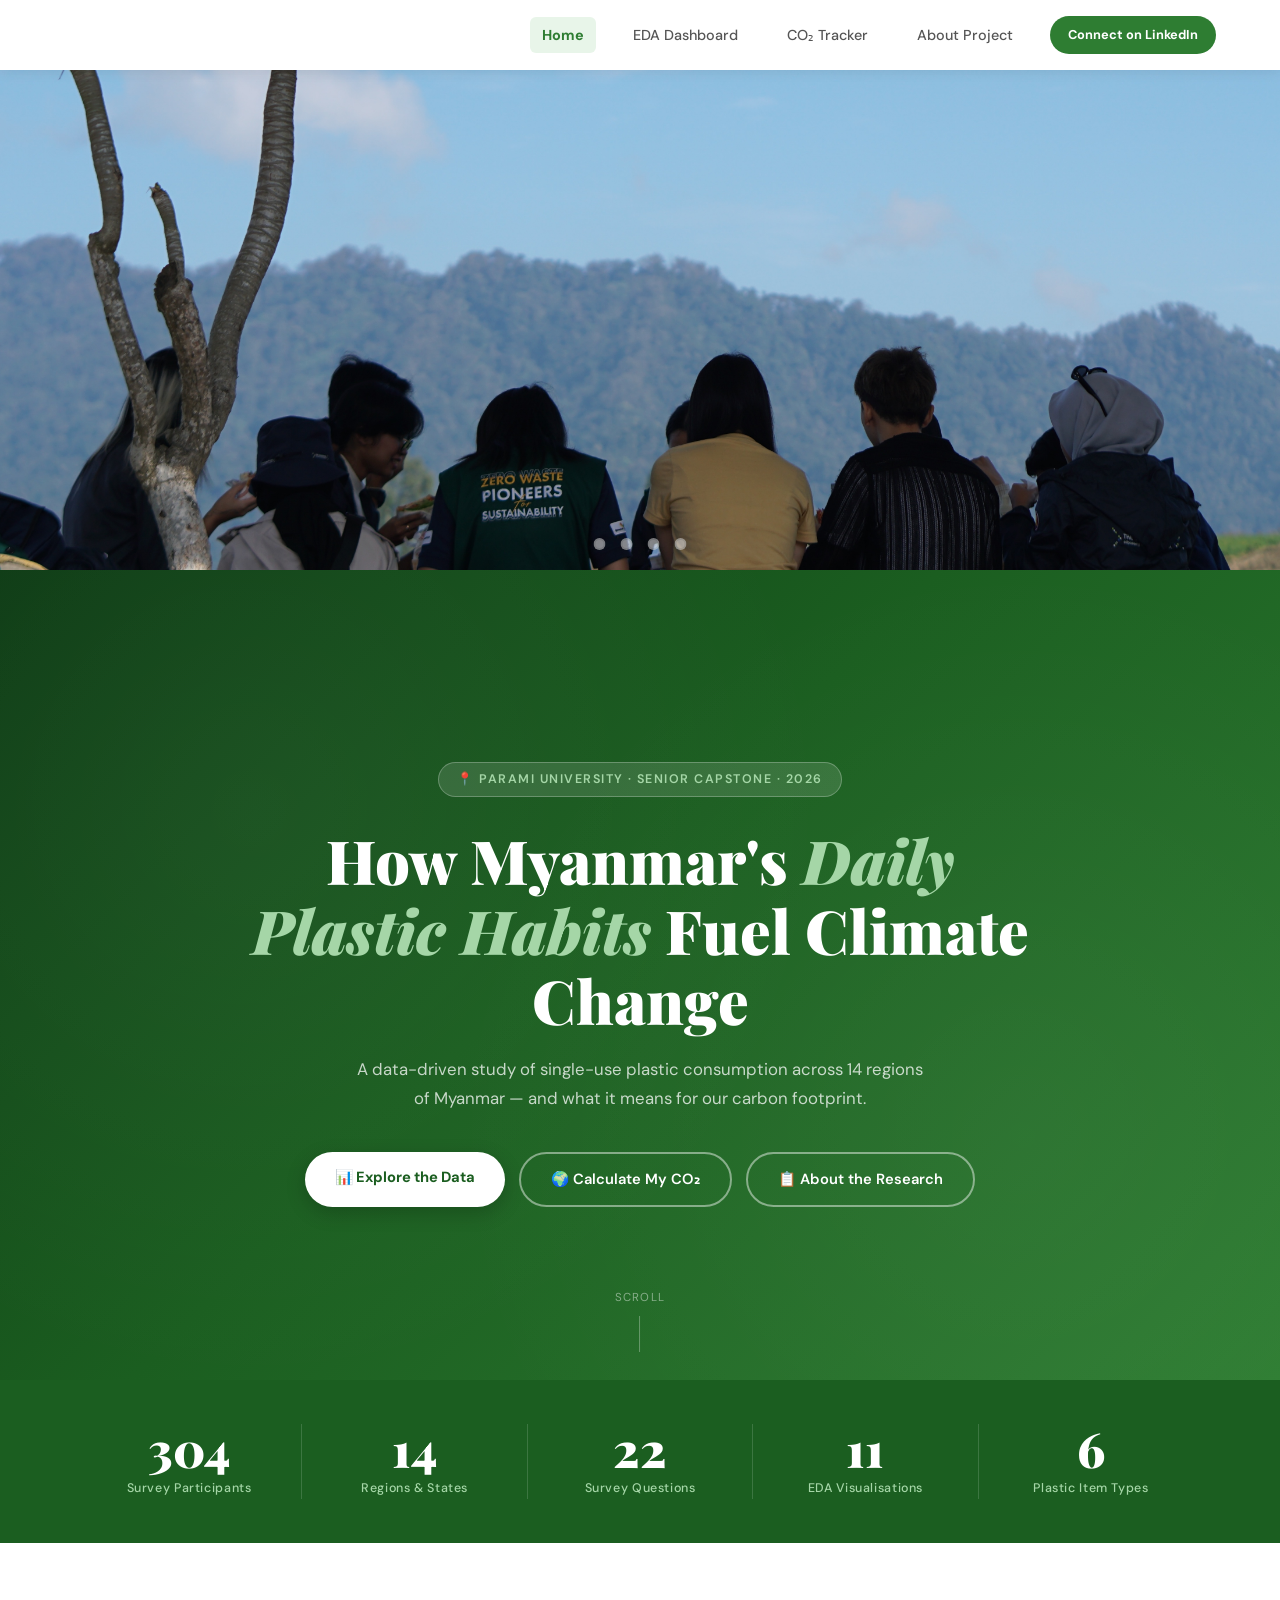
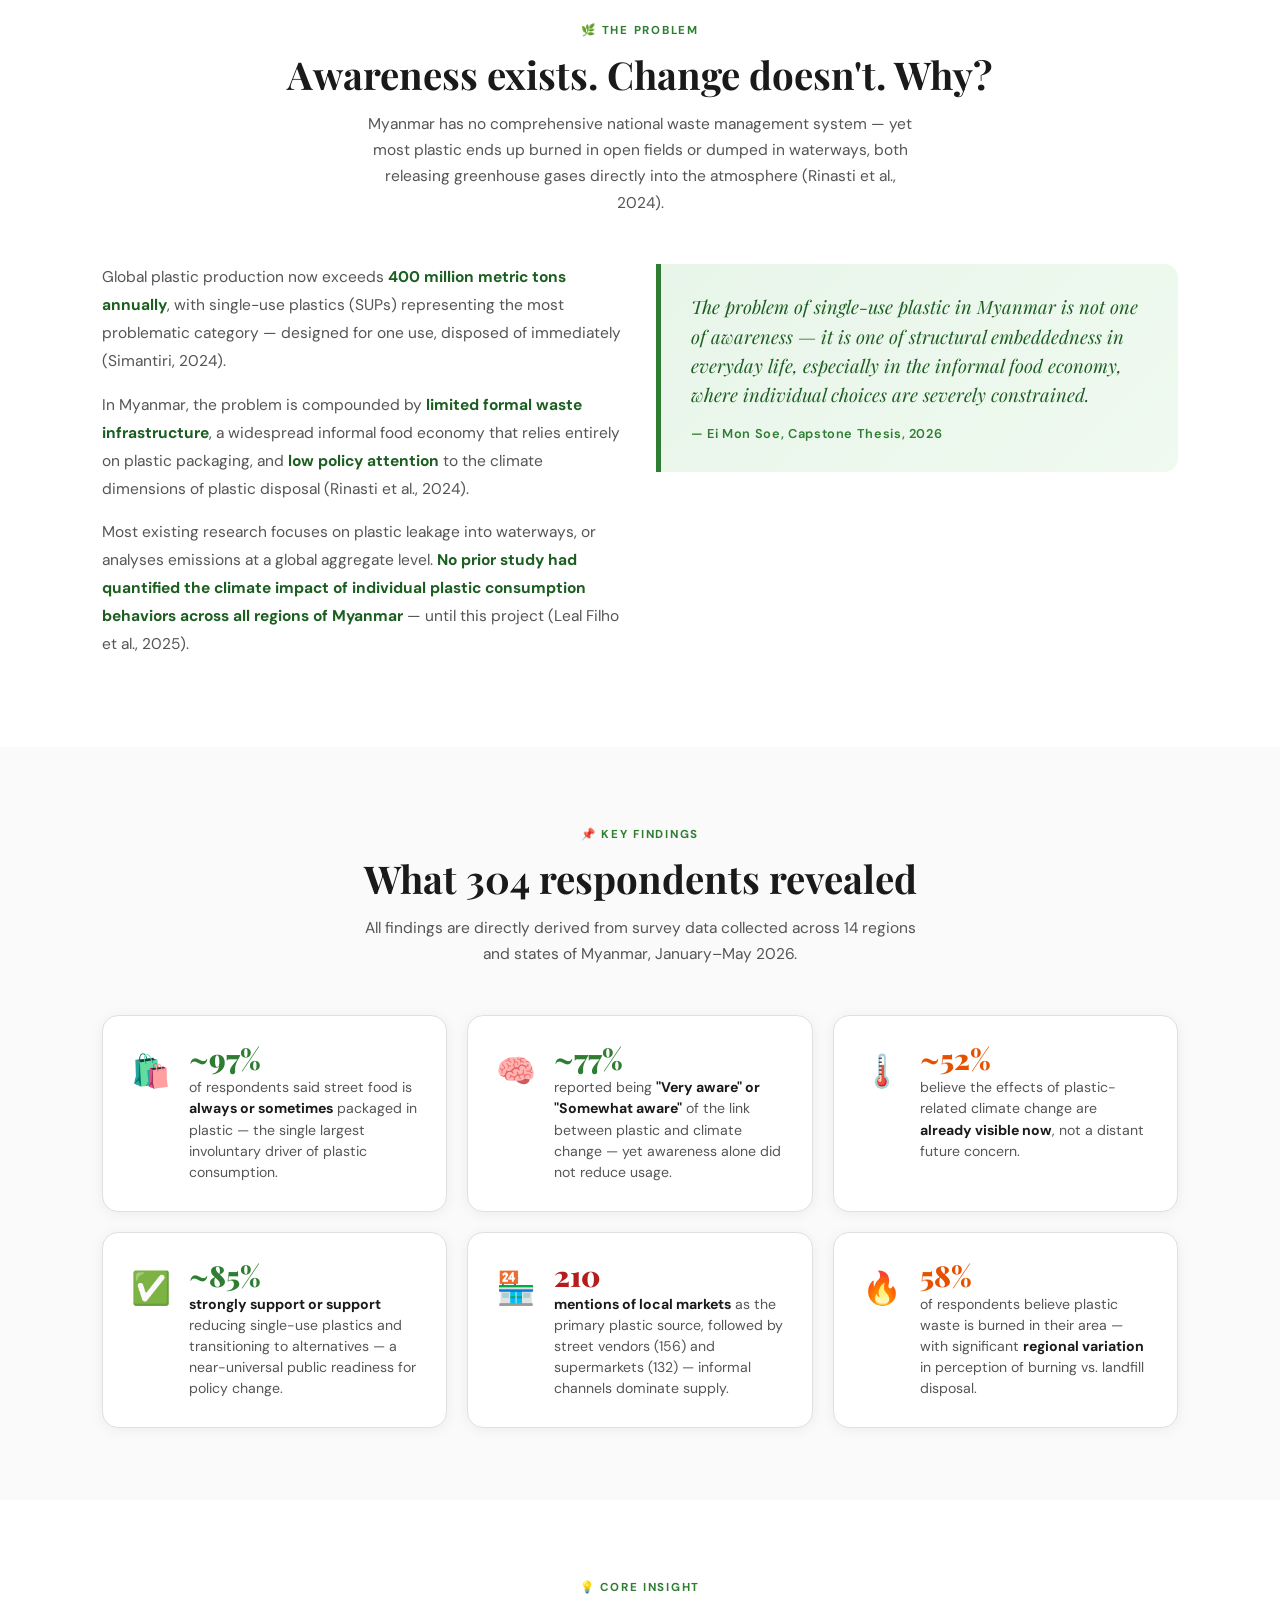
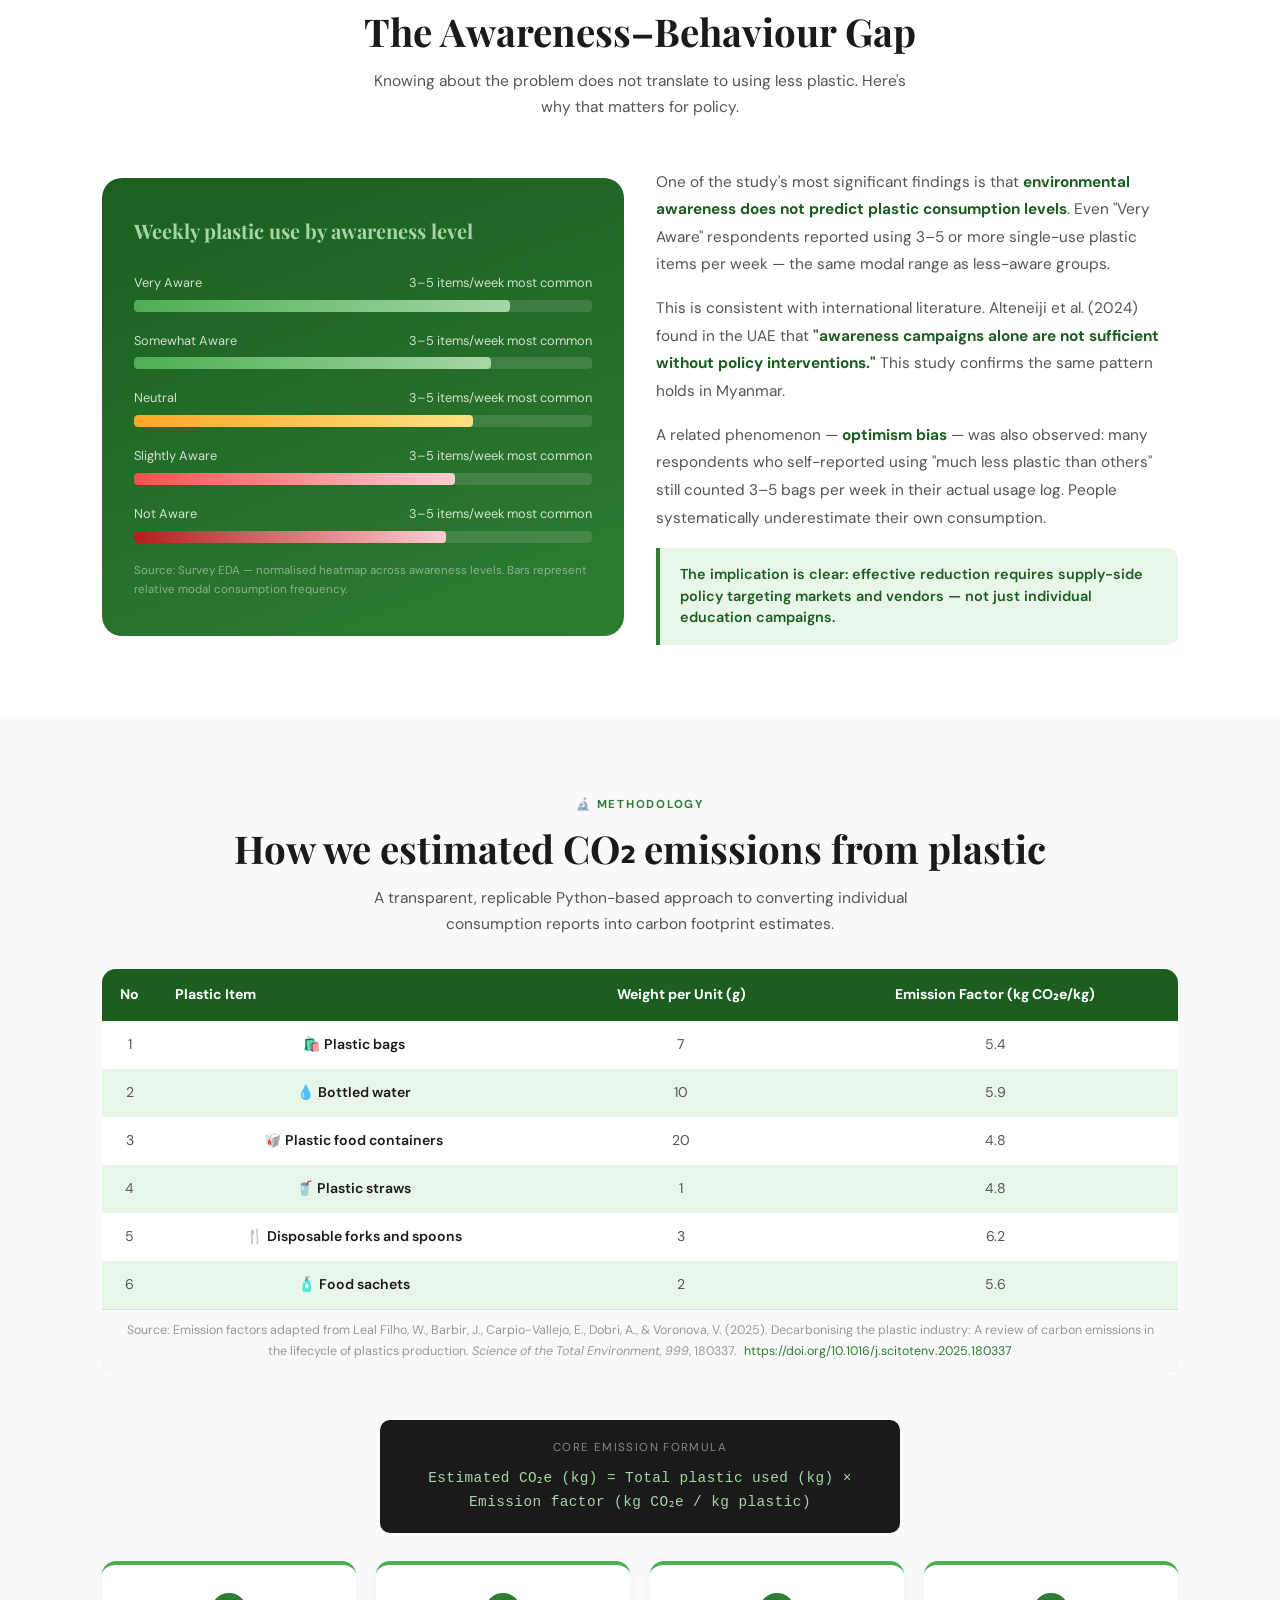
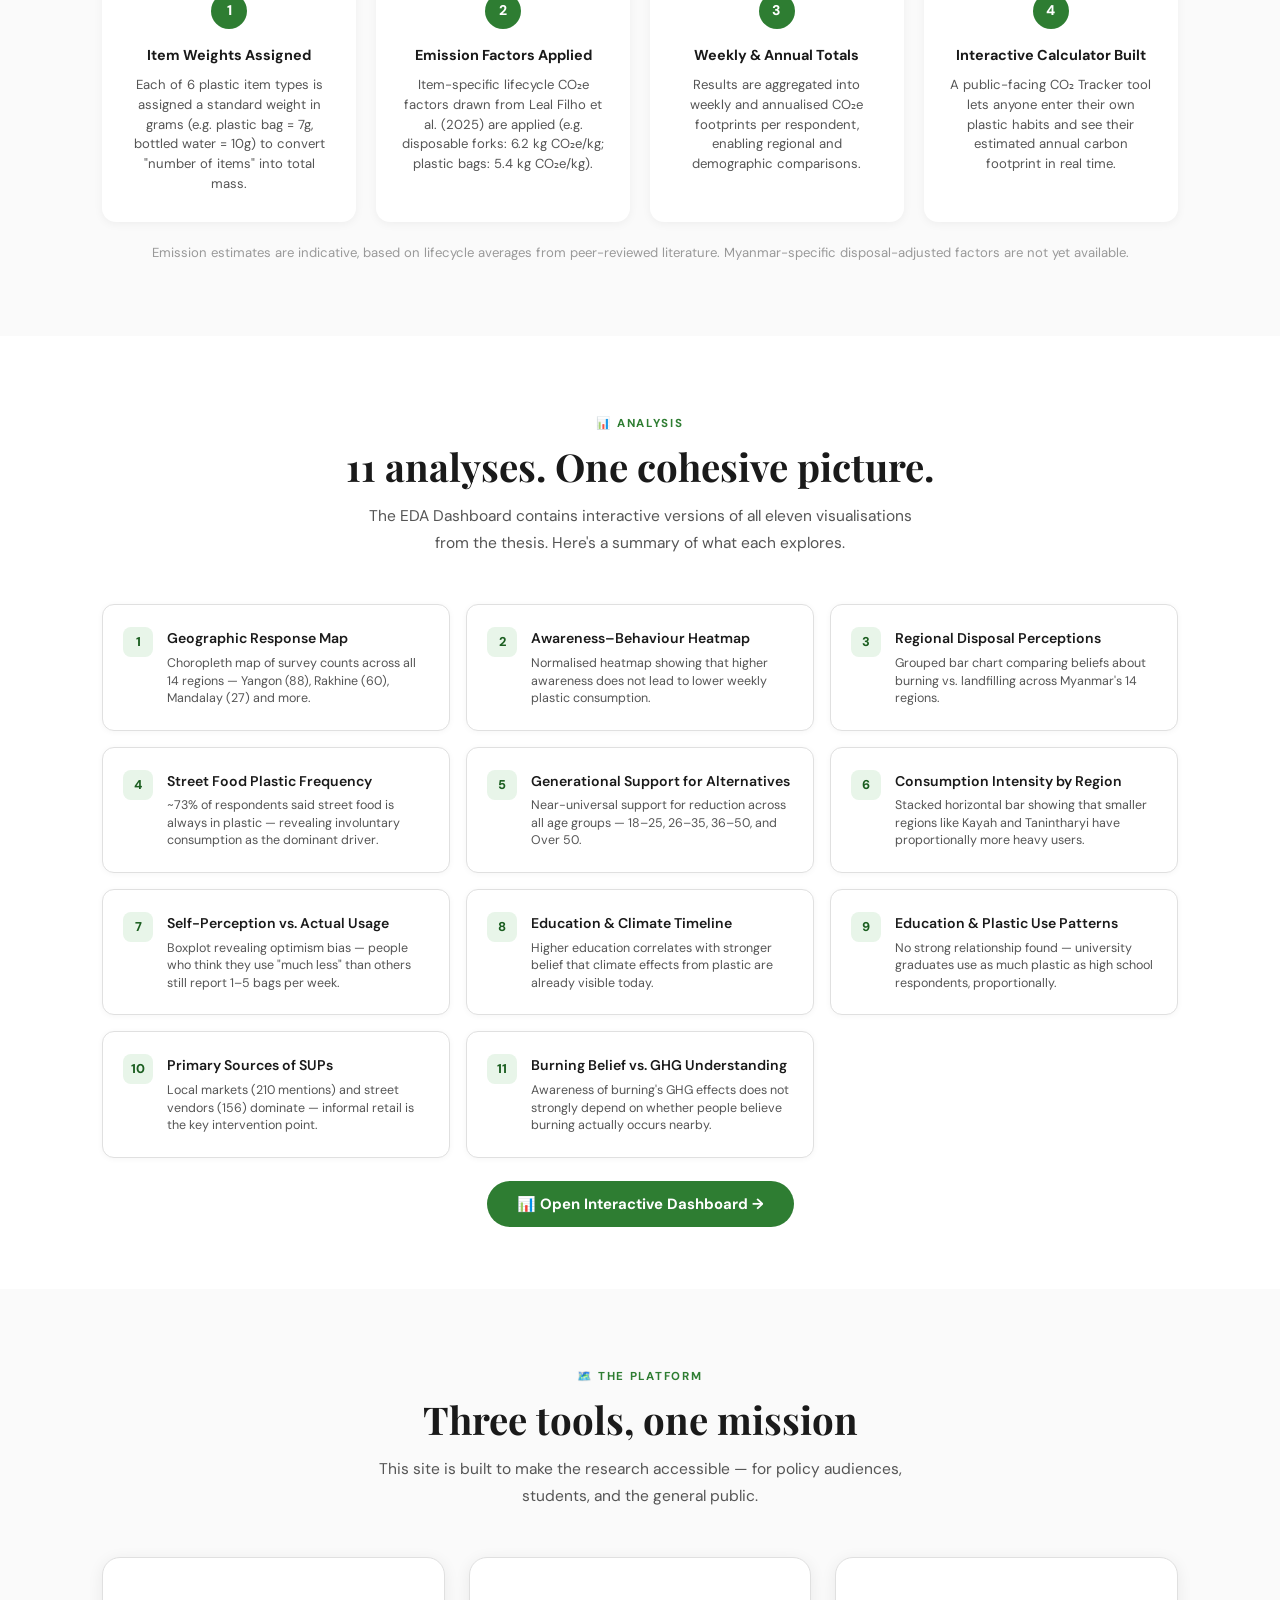
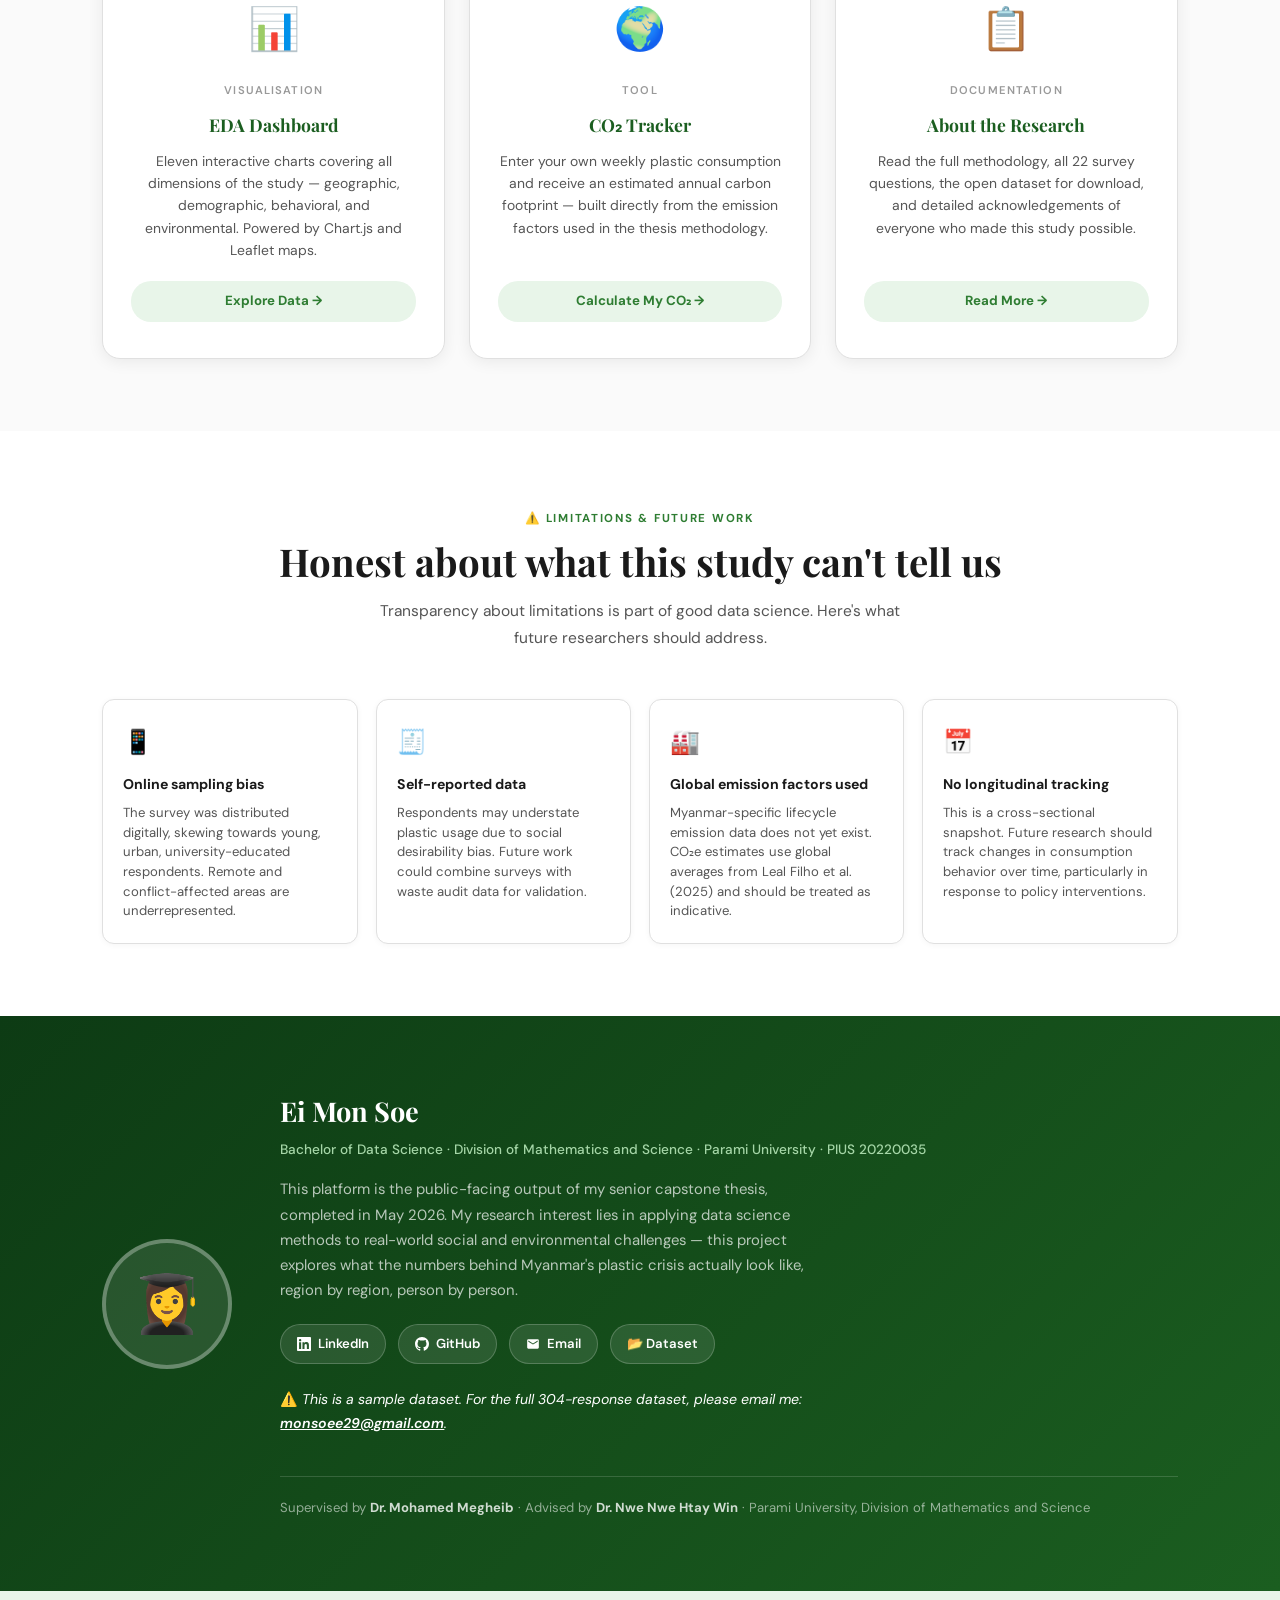
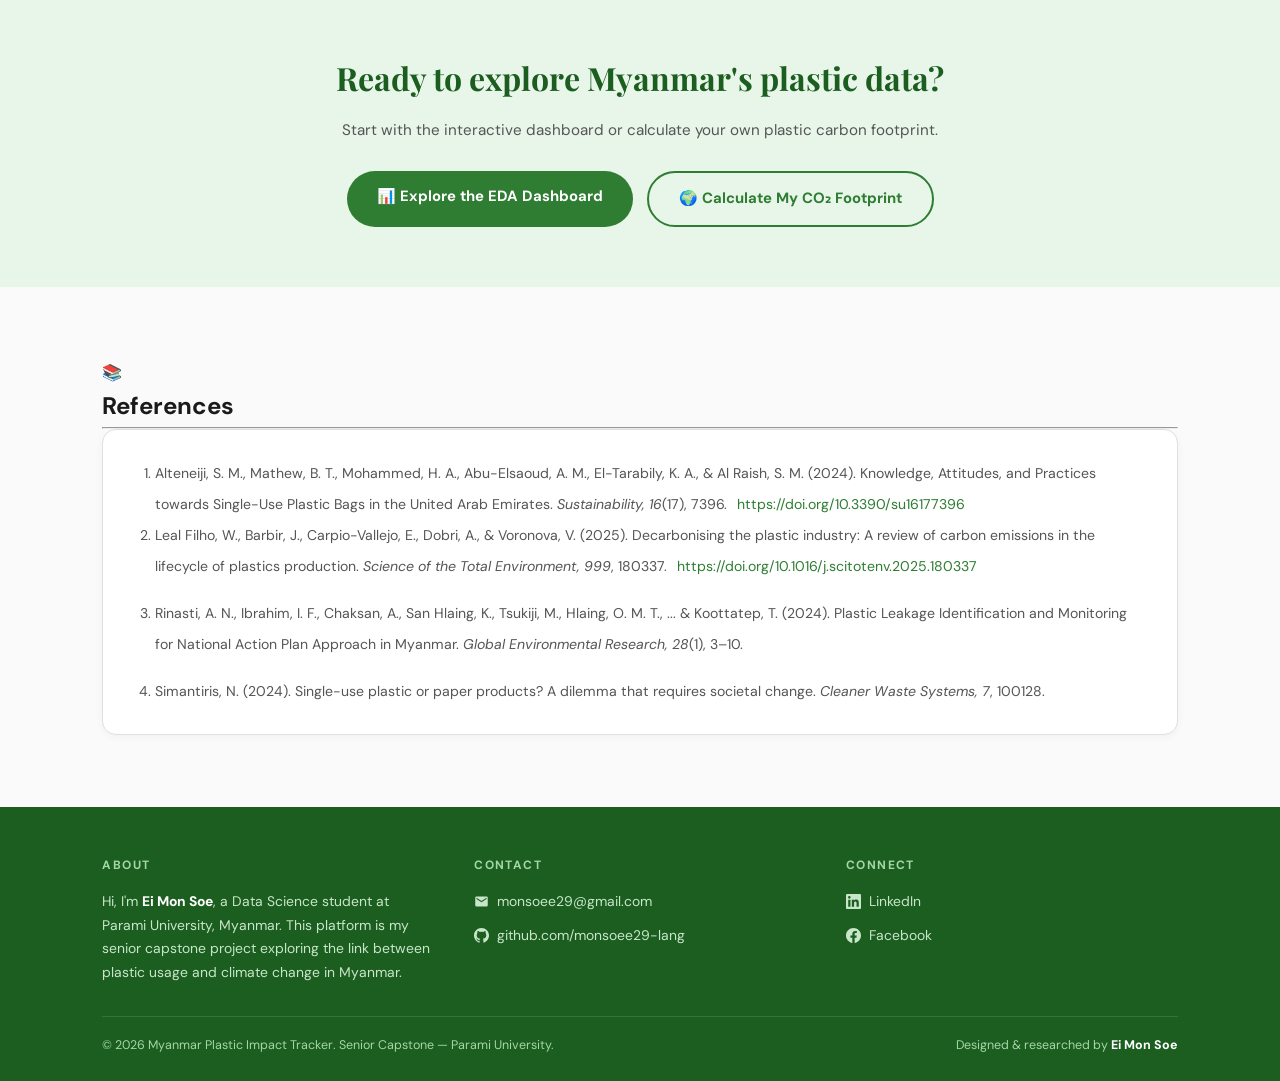
==== commit 22f78b35: "Update index.html" ====
--- a/index.html
+++ b/index.html
@@ -1222,6 +1222,10 @@
     <div style="background: var(--card-bg); border-radius: 14px; padding: 28px 32px; border: 1px solid var(--rule); box-shadow: 0 2px 8px rgba(0,0,0,0.04);">
         <ol style="padding-left: 20px; font-size: 0.88rem; color: var(--muted); line-height: 2.2;">
 
+            <li id="ref-4" style="margin-bottom: 0;">
+    Alteneiji, S. M., Mathew, B. T., Mohammed, H. A., Abu-Elsaoud, A. M., El-Tarabily, K. A., & Al Raish, S. M. (2024). Knowledge, Attitudes, and Practices towards Single-Use Plastic Bags in the United Arab Emirates. <em>Sustainability, 16</em>(17), 7396.
+    <a href="https://doi.org/10.3390/su16177396" target="_blank" style="color: var(--green-mid); text-decoration: none; margin-left: 6px;">https://doi.org/10.3390/su16177396</a>
+</li>
             <li id="ref-1" style="margin-bottom: 16px;">
                 Leal Filho, W., Barbir, J., Carpio-Vallejo, E., Dobri, A., & Voronova, V. (2025). Decarbonising the plastic industry: A review of carbon emissions in the lifecycle of plastics production. <em>Science of the Total Environment, 999</em>, 180337.
                 <a href="https://doi.org/10.1016/j.scitotenv.2025.180337" target="_blank" style="color: var(--green-mid); text-decoration: none; margin-left: 6px;">https://doi.org/10.1016/j.scitotenv.2025.180337</a>
@@ -1234,10 +1238,7 @@
             <li id="ref-3" style="margin-bottom: 0;">
                 Simantiris, N. (2024). Single-use plastic or paper products? A dilemma that requires societal change. <em>Cleaner Waste Systems, 7</em>, 100128.
             </li>
-            <li id="ref-4" style="margin-bottom: 0;">
-    Alteneiji, S. M., Mathew, B. T., Mohammed, H. A., Abu-Elsaoud, A. M., El-Tarabily, K. A., & Al Raish, S. M. (2024). Knowledge, Attitudes, and Practices towards Single-Use Plastic Bags in the United Arab Emirates. <em>Sustainability, 16</em>(17), 7396.
-    <a href="https://doi.org/10.3390/su16177396" target="_blank" style="color: var(--green-mid); text-decoration: none; margin-left: 6px;">https://doi.org/10.3390/su16177396</a>
-</li>
+            
 
         </ol>
     </div>
